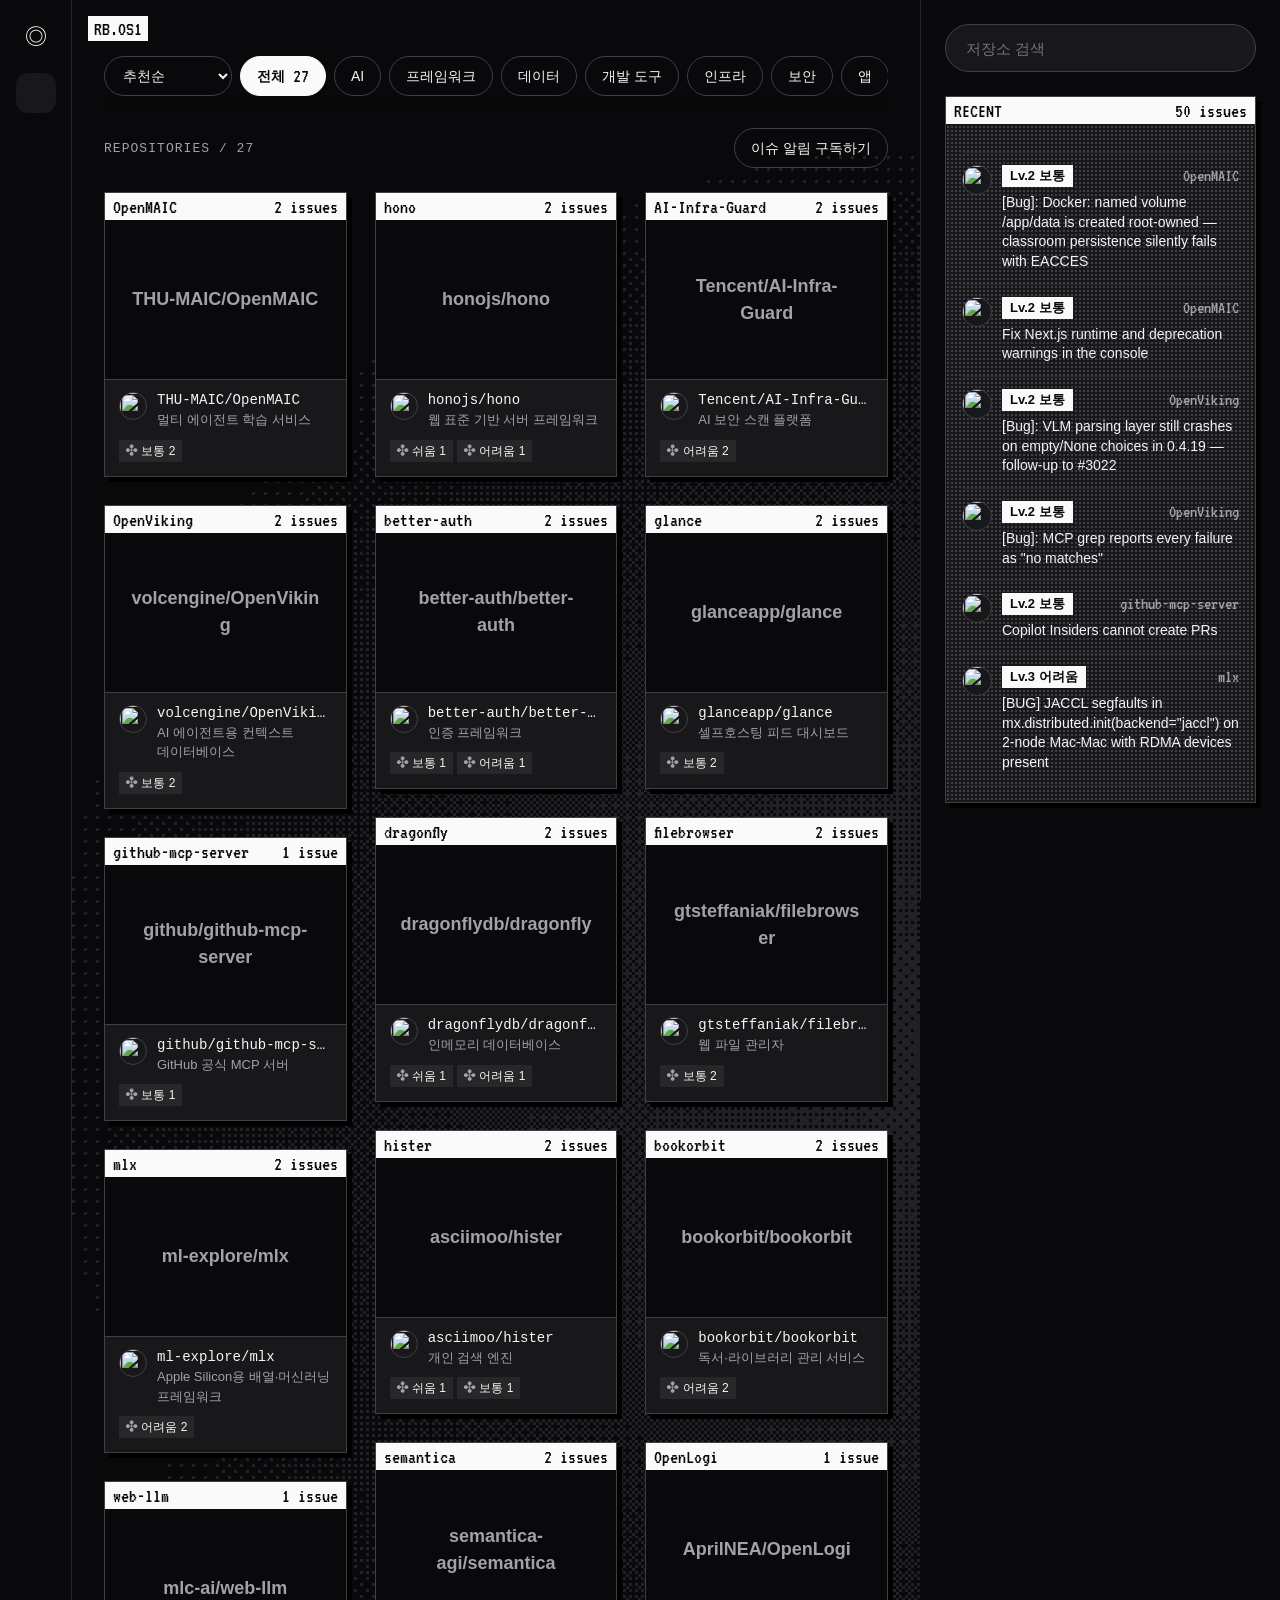
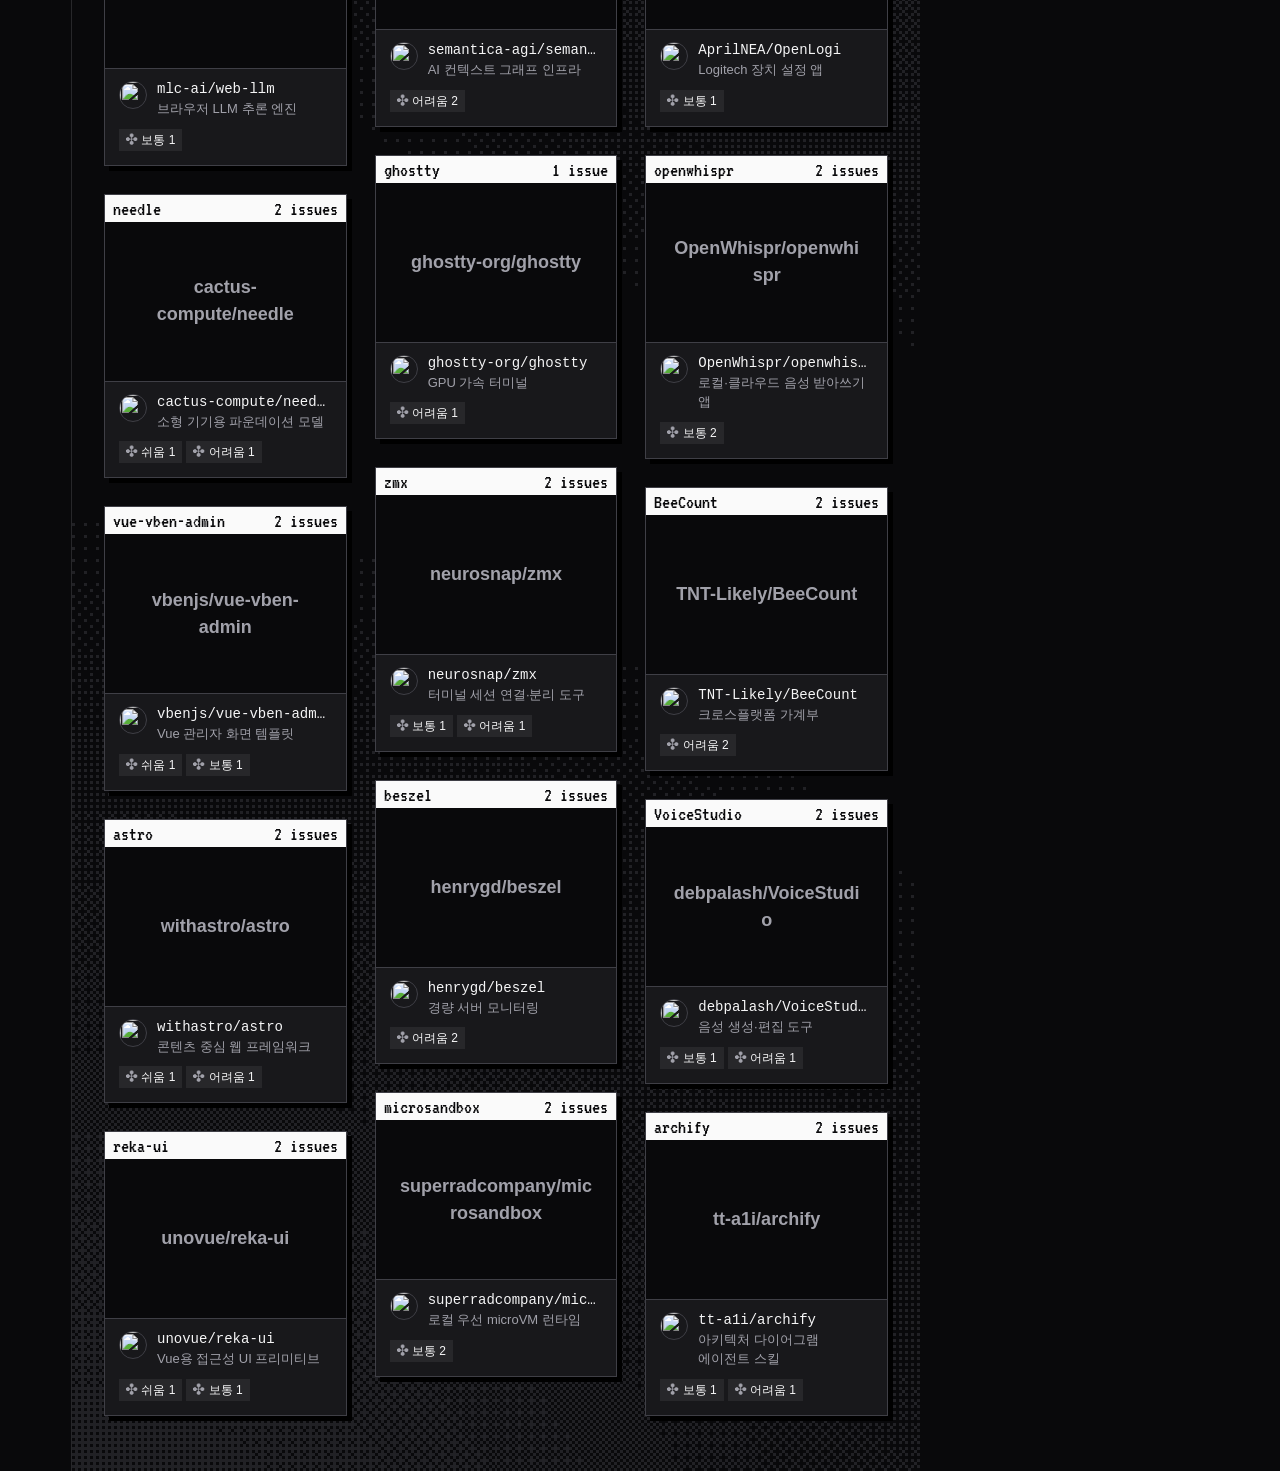
==== design/subscription-redesign/index.html @ 7f93df0f "feat(design): 탐색 카드에 스펙 시트형 저장소 상세 다이얼로그 추가 창 모달, 오른쪽 시트, 스펙 시트 오버레이 세 시안을 비교한 뒤 스펙 시트 오버레이로 확정했다. 카" ====
<!doctype html>
<html lang="ko">
<head>
<meta charset="utf-8"><meta name="viewport" content="width=device-width,initial-scale=1">
<title>RepoBite 시안</title>
<link rel="stylesheet" href="https://cdn.jsdelivr.net/gh/orioncactus/pretendard@v1.3.9/dist/web/variable/pretendardvariable-dynamic-subset.min.css">
<link rel="stylesheet" href="https://fonts.googleapis.com/css2?family=VT323&display=swap">
<link rel="stylesheet" href="style.css">
</head>
<body>
<div class="shell">
  <nav class="rail" aria-label="주요 메뉴">
    <span class="mark" aria-label="RepoBite">◎</span>
    <a href="#/explore" data-nav="explore" aria-label="탐색"><span data-lucide="compass"></span></a>
    <a href="#/subs" data-nav="subs" aria-label="내 구독"><span data-lucide="bookmark"></span></a>
  </nav>
  <main class="desk">
    <canvas class="field" data-dither="field" data-color="--rule-strong" aria-hidden="true"></canvas>
    <span class="os-tag" aria-hidden="true">RB.OS1</span>
    <div id="view"></div>
  </main>
  <aside class="side" aria-label="진행 요약">
    <div id="stack" class="stack"></div>
  </aside>
</div>
<dialog id="detail" class="detail"></dialog>
<div class="dialog" id="dialog" role="status" aria-live="polite" hidden>
  <section class="win">
    <div class="win-bar"><span>RepoBite 1.0</span></div>
    <div class="win-body"><div id="dialog-text"></div><div class="progress"><span id="dialog-bar"></span></div></div>
  </section>
</div>
<script src="https://unpkg.com/lucide@0.453.0/dist/umd/lucide.min.js"></script>
<script src="data.js"></script>
<script src="dither.js"></script>
<script src="app.js"></script>
</body>
</html>
---- design/subscription-redesign/style.css ----
/* RepoBite 구독 시안: 메인(web.html) 다크 토큰 + stoic 화면 구성 + TypeSafe 데스크톱/창/스펙 시트 질감 */
:root {
  --bg: #09090b;
  --raised: #18181b;
  --rule: #27272a;
  --rule-strong: #3f3f46;
  --text: #f5f5f6;
  --muted: #a1a1aa;
  --dim: #71717a;
  --active: #fafafa;
  --ink: #09090b;
  --rail: 72px;
  --side: 360px;
  --sans: "Pretendard Variable", Pretendard, Inter, -apple-system, "Segoe UI", sans-serif;
  --pixel: "VT323", ui-monospace, monospace;
  --mono: ui-monospace, "SFMono-Regular", Consolas, monospace;
  color-scheme: dark;
}
* { box-sizing: border-box; }
html, body { margin: 0; height: 100%; }
body { background: var(--bg); color: var(--text); font: 15px/1.5 var(--sans); -webkit-font-smoothing: antialiased; word-break: keep-all; }
a { color: inherit; }
button { font: inherit; color: inherit; cursor: pointer; }
button:disabled { cursor: not-allowed; opacity: .35; }
:focus-visible { outline: 2px solid var(--active); outline-offset: 2px; }
[hidden] { display: none !important; }

/* 메인과 같은 3단 셸 */
.shell { display: grid; grid-template-columns: var(--rail) minmax(0, 1fr) var(--side); min-height: 100%; }
.rail { border-right: 1px solid var(--rule); display: flex; flex-direction: column; align-items: center; gap: 12px; padding: 20px 0; position: relative; z-index: 2; background: var(--bg); }
.rail a { width: 40px; height: 40px; display: grid; place-items: center; border-radius: 12px; text-decoration: none; color: var(--muted); }
.rail a[aria-current] { background: var(--raised); color: var(--text); }
.rail .mark { font-size: 22px; color: var(--text); margin-bottom: 8px; }
.side { border-left: 1px solid var(--rule); padding: 24px; display: flex; flex-direction: column; gap: 24px; background: var(--bg); position: sticky; top: 0; height: 100vh; overflow: auto; z-index: 1; }

/* TypeSafe 데스크톱: 점묘 바탕과 모서리 태그 */
.desk { position: relative; isolation: isolate; min-width: 0; }
.field { position: absolute; inset: 0; width: 100%; height: 100%; z-index: -1; image-rendering: pixelated; opacity: .45; pointer-events: none; }
.os-tag { position: absolute; top: 16px; left: 16px; background: var(--active); color: var(--ink); font: 20px/1 var(--pixel); padding: 3px 6px 2px; z-index: 3; }

/* stoic: 한 화면 한 질문 */
.flow { display: flex; flex-direction: column; align-items: center; padding: 24px 32px 32px; min-height: 100vh; }
.flow-top { width: 100%; max-width: 600px; display: grid; grid-template-columns: 40px 1fr 40px; align-items: center; height: 40px; }
.flow-top button, .flow-top a { width: 40px; height: 40px; display: grid; place-items: center; text-decoration: none; color: var(--muted); font-size: 20px; background: none; border: 0; }
.dashes { display: flex; justify-content: center; gap: 6px; }
.dashes span { width: 28px; height: 2px; background: var(--rule-strong); }
.dashes span.on { background: var(--active); }
.panel { width: 100%; max-width: 600px; flex: 1; display: flex; flex-direction: column; align-items: center; text-align: center; padding-top: 24px; }
.eyebrow { font: 13px/1 var(--mono); letter-spacing: .08em; color: var(--muted); display: flex; gap: 10px; align-items: center; }
.panel h1 { font-size: 38px; line-height: 1.12; font-weight: 650; letter-spacing: -0.045em; margin: 14px 0 10px; }
.panel .sub { color: var(--muted); font-size: 14px; margin: 0 0 28px; }
.flow-foot { width: 100%; max-width: 600px; display: flex; justify-content: space-between; align-items: center; padding-top: 24px; }
.flow-foot .later { color: var(--muted); text-decoration: none; font-size: 14px; background: none; border: 0; padding: 0; }
.next { width: 52px; height: 52px; border-radius: 50%; border: 0; background: var(--active); color: var(--ink); display: grid; place-items: center; }
.next svg { width: 22px; height: 22px; }
.art { width: 140px; height: 100px; display: block; image-rendering: pixelated; }

/* stoic 원형 아이콘 선택 */
.topics { display: grid; grid-template-columns: repeat(4, 1fr); gap: 22px 12px; width: 100%; }
.topic { background: none; border: 0; padding: 0; display: flex; flex-direction: column; align-items: center; gap: 6px; color: var(--muted); font-size: 13px; }
.topic i { width: 60px; height: 60px; border-radius: 50%; background: var(--raised); border: 1px solid var(--rule); display: grid; place-items: center; color: var(--text); }
.topic i svg { width: 22px; height: 22px; stroke-width: 1.75; }
.topic small { font: 16px/1 var(--pixel); color: var(--dim); }
.topic[aria-pressed="true"] { color: var(--text); }
.topic[aria-pressed="true"] i { background: var(--active); color: var(--ink); border-color: var(--active); }

/* stoic 알약 목록 */
.pills { display: grid; gap: 10px; width: 100%; max-width: 380px; }
.pill { height: 48px; border-radius: 24px; border: 1px solid var(--rule-strong); background: transparent; font-size: 15px; }
.pill[aria-pressed="true"] { background: var(--active); color: var(--ink); border-color: var(--active); font-weight: 600; }

/* 검색과 저장소 행 */
.search { width: 100%; height: 48px; border-radius: 24px; border: 1px solid var(--rule-strong); background: var(--raised); color: var(--text); padding: 0 20px; font: inherit; }
.search::placeholder { color: var(--dim); }
.repos { width: 100%; text-align: left; margin-top: 8px; }
.repo { width: 100%; display: grid; grid-template-columns: 96px minmax(0, 1fr) auto 32px; gap: 14px; align-items: center; padding: 14px 4px; background: none; border: 0; border-bottom: 1px solid var(--rule); text-align: left; }
.repo b { display: block; font: 500 15px var(--mono); letter-spacing: -0.01em; overflow: hidden; text-overflow: ellipsis; }
.repo small { color: var(--muted); font-size: 13px; }
.repo .pix { font-size: 18px; }
.check { width: 28px; height: 28px; border-radius: 50%; border: 1px solid var(--rule-strong); display: grid; place-items: center; color: transparent; }
.repo[aria-pressed="true"] .check { background: var(--active); border-color: var(--active); color: var(--ink); }
.check svg { width: 16px; height: 16px; }
.avatar { width: 40px; height: 40px; image-rendering: pixelated; background: var(--raised); border: 1px solid var(--rule); }
.empty { color: var(--muted); font-size: 14px; padding: 24px 0; text-align: center; }

/* TypeSafe 창 */
.win { border: 1px solid var(--rule-strong); background: var(--raised); box-shadow: 5px 5px 0 #000; text-align: left; position: relative; }
.win-bar { display: flex; justify-content: space-between; gap: 12px; background: var(--active); color: var(--ink); font: 20px/1 var(--pixel); padding: 4px 8px 3px; }
.win-body { padding: 14px 16px 16px; }
.dots { background-image: radial-gradient(var(--rule-strong) 1px, transparent 1px); background-size: 4px 4px; }
.inv { display: inline-block; background: var(--active); color: var(--ink); font: 600 13px/1.4 var(--sans); padding: 2px 8px; white-space: nowrap; }
.pix { font: 20px/1 var(--pixel); color: var(--muted); }
.wordmark { display: inline-block; background: var(--active); color: var(--ink); font: 52px/.82 var(--pixel); padding: 6px 6px 2px; letter-spacing: -.02em; }
.tags { display: flex; flex-wrap: wrap; gap: 4px; margin-top: 10px; }
.tag { background: var(--rule); color: var(--text); font-size: 12px; padding: 2px 7px; white-space: nowrap; }
.tag::before { content: "✣ "; color: var(--muted); }

/* 단계가 끝날 때마다 쌓이는 창 */
#stack { display: grid; gap: 24px; }
.stack { padding-right: 8px; }
.stack > .win { grid-area: 1 / 1; margin-top: calc(var(--i) * 70px); margin-left: calc(var(--i) * 14px); margin-right: calc((3 - var(--i)) * 14px); align-self: start; }
.stack > .win .win-body { min-height: 120px; }
.stack .caption { color: var(--muted); font-size: 13px; margin: 8px 0 0; }

/* TypeSafe 스펙 시트 */
.spec { display: grid; grid-template-columns: 1fr auto; gap: 14px 16px; position: relative; padding: 20px; border: 1px solid var(--rule); text-align: left; }
.spec .lab { display: block; font: 11px/1.2 var(--mono); letter-spacing: .08em; text-transform: uppercase; color: var(--dim); margin-bottom: 4px; }
.spec .val { font: 24px/1 var(--pixel); color: var(--text); text-transform: uppercase; }
.spec .val.big { font-size: 40px; letter-spacing: -.01em; }
.spec .right { text-align: right; }
.spec .full { grid-column: 1 / -1; }
.spec h3 { margin: 0; font-size: 15px; line-height: 1.4; font-weight: 600; }
.spec p { margin: 0; color: var(--muted); font-size: 13px; }
.spec code { font: 12px var(--mono); color: var(--text); }
.outline { display: inline-block; border: 1px solid var(--rule-strong); border-radius: 10px; font: 11px/1 var(--mono); letter-spacing: .06em; text-transform: uppercase; padding: 3px 7px; color: var(--muted); }
.barcode { height: 14px; background: repeating-linear-gradient(90deg, var(--muted) 0 1px, transparent 1px 3px); }
.cross { position: absolute; width: 15px; height: 15px; border: 1px solid var(--dim); border-radius: 50%; }
.cross::before, .cross::after { content: ""; position: absolute; background: var(--dim); }
.cross::before { left: 50%; top: -4px; bottom: -4px; width: 1px; }
.cross::after { top: 50%; left: -4px; right: -4px; height: 1px; }
.cross.tl { top: -8px; left: -8px; } .cross.br { bottom: -8px; right: -8px; } .cross.tr { top: -8px; right: -8px; }
.spec-3 { grid-template-columns: auto 1fr auto; gap: 14px 32px; margin-bottom: 24px; }
.circles { display: flex; flex-wrap: wrap; gap: 5px; max-width: 185px; }
.right .circles { margin-left: auto; justify-content: flex-end; }
.circles span { width: 14px; height: 14px; border-radius: 50%; border: 1px solid var(--dim); }
.circles span.on { background: var(--active); border-color: var(--active); }

/* TypeSafe 비교 행: Lv 선택 */
.bench { width: 100%; margin-top: 28px; }
.bench-row { width: 100%; display: grid; grid-template-columns: auto 1fr auto; gap: 4px 16px; align-items: center; background: none; border: 0; border-bottom: 1px solid var(--rule-strong); padding: 16px 4px 0; text-align: left; }
.bench-row p { grid-column: 1 / 3; margin: 0; color: var(--muted); font-size: 13px; }
.bench-row .count { font: 24px/1 var(--pixel); color: var(--text); }
.bench-row .track { grid-column: 1 / -1; height: 14px; position: relative; }
.bench-row .track::after { content: ""; position: absolute; bottom: 0; left: var(--at); width: 9px; height: 9px; background: var(--muted); transform: translateX(-50%); }
.bench-row .inv { background: var(--rule-strong); color: var(--text); }
.bench-row[aria-pressed="true"] .inv { background: var(--active); color: var(--ink); }
.bench-row[aria-pressed="true"] .track::after { background: var(--active); }
.bench-row[aria-pressed="true"] { border-bottom-color: var(--active); }
.bench-foot { display: flex; justify-content: space-between; align-items: center; gap: 16px; margin-top: 20px; }

/* 알림: stoic 스트릭 원과 토글 */
.slots { display: flex; justify-content: center; gap: 12px; margin: 4px 0; }
.slots span { width: 38px; height: 38px; border-radius: 50%; border: 1px solid var(--rule-strong); display: grid; place-items: center; font: 22px/1 var(--pixel); color: var(--muted); }
.slots span.on { background: var(--active); color: var(--ink); border-color: var(--active); }
.slots-cap { font-size: 12px; color: var(--muted); margin-bottom: 28px; }
.field-label { width: 100%; max-width: 420px; text-align: left; display: grid; gap: 8px; font-size: 13px; color: var(--muted); }
.toggle-row { width: 100%; max-width: 420px; display: flex; justify-content: space-between; align-items: center; gap: 16px; margin-top: 14px; padding: 16px; border: 1px solid var(--rule); border-radius: 16px; text-align: left; font-size: 14px; }
.toggle { width: 44px; height: 26px; border-radius: 13px; background: var(--rule-strong); position: relative; flex: none; border: 0; }
.toggle::after { content: ""; position: absolute; top: 3px; left: 3px; width: 20px; height: 20px; border-radius: 50%; background: var(--text); transition: left .15s; }
.toggle[aria-checked="true"] { background: var(--active); }
.toggle[aria-checked="true"]::after { left: 21px; background: var(--ink); }
.note { max-width: 420px; color: var(--dim); font-size: 12px; margin: 12px 0 0; }
.error { color: #fda4af; font-size: 13px; margin: 8px 0 0; }
.cta { height: 48px; padding: 0 28px; border-radius: 24px; border: 0; background: var(--active); color: var(--ink); font-weight: 600; font-size: 15px; }
.text-btn { background: none; border: 0; color: var(--muted); font-size: 14px; padding: 12px; }
.checklist { list-style: none; margin: 0; padding: 0; display: grid; gap: 8px; font-size: 14px; }
.checklist li { display: grid; grid-template-columns: 20px 1fr; gap: 8px; }
.checklist li::before { content: "✓"; color: var(--muted); }

/* TypeSafe Loading 대화상자 */
.dialog { position: fixed; inset: 0; display: grid; place-items: center; background: rgb(9 9 11 / .72); z-index: 10; }
.dialog .win { width: min(440px, calc(100vw - 32px)); box-shadow: 8px 8px 0 #000; }
.dialog .win-body { font: 24px/1.25 var(--pixel); color: var(--text); }
.progress { margin-top: 14px; height: 32px; border: 1px solid var(--muted); position: relative; }
.progress span { position: absolute; inset: 0 auto 0 0; background: var(--active); color: var(--ink); font: 22px/30px var(--pixel); padding-left: 8px; min-width: 48px; transition: width .1s linear; }

/* 탐색 메인: 메인 구조(필터 바, 3열 masonry, 오른쪽 패널) + TypeSafe 창 카드 */
.explore { padding: 0 32px 40px; }
.bar { display: flex; gap: 8px; padding: 56px 0 16px; position: sticky; top: 0; z-index: 2; background: linear-gradient(var(--bg) 85%, transparent); }
.bar .chips { margin: 0; flex-wrap: nowrap; overflow-x: auto; scrollbar-width: none; }
.bar .chip { flex: none; }
.sort { height: 40px; width: 128px; flex: none; border: 1px solid var(--rule-strong); border-radius: 20px; background: var(--bg); color: var(--text); padding: 0 14px; font: inherit; font-size: 14px; }
.section-head { display: flex; justify-content: space-between; align-items: center; gap: 16px; margin: 16px 0 24px; }
.masonry { columns: 3; column-gap: 28px; }
.card { break-inside: avoid; margin: 0 0 28px; display: block; }
.card[aria-current="true"] { outline: 2px solid var(--active); outline-offset: 4px; }
.card-hit { display: block; width: 100%; padding: 0; border: 0; background: none; text-align: left; }
.card-hit .win-bar { display: flex; }
.card-media { display: grid; min-height: 160px; background: var(--bg); border-bottom: 1px solid var(--rule-strong); overflow: hidden; }
.card-media > * { grid-area: 1 / 1; }
.card-art { display: block; width: 100%; max-height: 280px; object-fit: cover; align-self: center; }
.card-art.social { object-fit: contain; align-self: center; }
.thumb { width: 96px; height: 56px; min-height: 0; border: 1px solid var(--rule-strong); }
.thumb .card-art, .thumb .card-art.social { height: 100%; max-height: none; object-fit: cover; }
.thumb .card-fallback { font-size: 10px; font-weight: 600; }
.spec-media { min-height: 0; border: 1px solid var(--rule); }
.spec-media .card-art { max-height: 220px; }
.card-fallback { align-self: center; justify-self: center; max-width: 80%; color: var(--muted); font-size: 18px; font-weight: 700; overflow-wrap: anywhere; text-align: center; }
.card-meta { display: grid; grid-template-columns: 28px minmax(0, 1fr); gap: 10px; align-items: start; }
.card-meta > span { display: grid; gap: 2px; min-width: 0; }
.owner { width: 28px; height: 28px; border-radius: 50%; border: 1px solid var(--rule-strong); background: var(--raised); }
.issue-row.with-owner { grid-template-columns: 30px auto 1fr; }
.issue-row.with-owner .owner { width: 30px; height: 30px; grid-row: 1 / 3; align-self: start; }
.issue-row.with-owner b { grid-column: 2 / -1; }
.card-body { display: grid; gap: 4px; padding: 12px 14px 14px; }
.card-body b { font: 500 14px var(--mono); overflow: hidden; text-overflow: ellipsis; white-space: nowrap; }
.card-body small { color: var(--muted); font-size: 13px; }
.card-body .tags { margin-top: 6px; }
.issue-list { display: grid; margin-top: 14px; border-top: 1px solid var(--rule); }
.issue-row { display: grid; grid-template-columns: auto 1fr; gap: 6px 10px; align-items: center; padding: 12px 0; border: 0; border-bottom: 1px solid var(--rule); background: none; text-align: left; text-decoration: none; color: var(--text); width: 100%; }
.issue-row .pix { justify-self: end; font-size: 18px; }
.issue-row b { grid-column: 1 / -1; font-size: 14px; font-weight: 500; line-height: 1.4; }
.issue-row:hover b { text-decoration: underline; }
.wordmark.sm { font-size: 34px; overflow-wrap: anywhere; }

/* 저장소 상세 다이얼로그: TypeSafe 스펙 시트 오버레이 */
html:has(dialog[open]) { overflow: hidden; }
.detail { padding: 0; border: 0; background: none; color: var(--text); max-width: none; max-height: none; overflow: visible; }
.detail::backdrop { background: rgb(9 9 11 / .78); }
.detail-close { width: 28px; height: 28px; border: 0; background: none; font-size: 22px; line-height: 1; color: inherit; display: inline-grid; place-items: center; padding: 0; }
.detail-name { font: 500 15px var(--mono); overflow-wrap: anywhere; }
.card-meta small { color: var(--muted); font-size: 13px; }
.detail { width: min(1080px, calc(100vw - 32px)); margin: auto; }
.overlay { position: relative; max-height: calc(100vh - 48px); overflow: auto; background: var(--bg); border: 1px solid var(--rule-strong); padding: 48px; }
.overlay > .detail-close { position: absolute; top: 16px; right: 16px; z-index: 1; }
.overlay-top { display: grid; grid-template-columns: minmax(0, 1fr) minmax(0, 420px); gap: 48px; align-items: start; }
.overlay-title h2 { font-size: 72px; line-height: .95; font-weight: 650; letter-spacing: -.055em; margin: 12px 0 0; overflow-wrap: anywhere; }
.overlay-title .card-meta { display: grid; }
.overlay-cta { display: flex; gap: 8px; margin-top: 24px; flex-wrap: wrap; }
.overlay-issues { margin-top: 48px; padding-top: 28px; border-top: 1px solid var(--rule); }

/* 내 구독 */
.page { padding: 56px 40px 40px; max-width: 1040px; }
.page-head { position: relative; display: flex; justify-content: space-between; align-items: end; gap: 16px; padding-bottom: 28px; border-bottom: 1px solid var(--rule); }
.page-head h1 { font-size: 72px; line-height: .95; font-weight: 650; letter-spacing: -0.055em; margin: 12px 0 0; }
.ghost { white-space: nowrap; height: 40px; padding: 0 16px; border-radius: 20px; border: 1px solid var(--rule-strong); background: none; display: inline-flex; align-items: center; text-decoration: none; font-size: 14px; }
.solid-btn { white-space: nowrap; height: 44px; padding: 0 20px; border: 0; background: var(--active); color: var(--ink); font-weight: 600; display: inline-flex; gap: 8px; align-items: center; }
.repo-head { display: grid; grid-template-columns: 64px 1fr auto; gap: 16px; align-items: center; padding: 28px 0 16px; }
.repo-head canvas { width: 64px; height: 64px; image-rendering: pixelated; border: 1px solid var(--rule-strong); }
.repo-head h2 { font: 600 24px var(--mono); letter-spacing: -0.02em; margin: 0; }
.repo-head p { margin: 2px 0 0; color: var(--muted); font-size: 14px; }
.chips { display: flex; gap: 8px; flex-wrap: wrap; margin-bottom: 20px; }
.chip { height: 40px; padding: 0 16px; border-radius: 20px; border: 1px solid var(--rule-strong); background: none; font-size: 14px; display: inline-flex; gap: 8px; align-items: center; }
.chip[aria-pressed="true"] { background: var(--active); color: var(--ink); border-color: var(--active); font-weight: 600; }
.chip .pix { color: inherit; }
.action-grid { display: grid; grid-template-columns: repeat(2, minmax(0, 1fr)); gap: 32px 40px; }
.sub-list { display: grid; }
.sub-row { width: 100%; display: grid; grid-template-columns: 32px 1fr auto; gap: 12px; align-items: center; padding: 10px 8px; text-decoration: none; border-radius: 10px; background: none; border: 0; text-align: left; }
.sub-row canvas { width: 32px; height: 32px; image-rendering: pixelated; }
.sub-row b { font: 500 14px var(--mono); }
.sub-row small { display: block; color: var(--muted); font-size: 12px; }
.sub-row[aria-current="true"] { background: var(--rule); }
.kv { display: grid; grid-template-columns: auto 1fr; gap: 10px 16px; font-size: 14px; margin: 0; }
.kv dt { color: var(--muted); }
.kv dd { margin: 0; text-align: right; }
.mobile-subs { display: none; scrollbar-width: none; }

@media (max-width: 1199px) {
  .shell { grid-template-columns: var(--rail) minmax(0, 1fr); }
  .side { display: none; }
  .masonry { columns: 2; }
}
@media (max-width: 767px) {
  .shell { grid-template-columns: minmax(0, 1fr); grid-template-rows: auto 1fr; }
  .rail { flex-direction: row; justify-content: flex-start; padding: 8px 16px; border-right: 0; border-bottom: 1px solid var(--rule); gap: 8px; }
  .rail .mark { margin: 0 8px 0 0; }
  .os-tag { display: none; }
  .explore { padding: 0 16px 32px; }
  .bar { padding-top: 12px; margin: 0 -16px; padding-inline: 16px; }
  .masonry { columns: 1; }
  .flow { padding: 16px 16px 24px; min-height: calc(100vh - 57px); }
  .panel { padding-top: 12px; }
  .panel h1 { font-size: 28px; }
  .topics { gap: 18px 4px; }
  .topic i { width: 56px; height: 56px; }
  .topic { font-size: 12px; }
  .repo { grid-template-columns: 72px minmax(0, 1fr) 32px; gap: 12px; }
  .thumb { width: 72px; height: 44px; }
  .repo .pix { display: none; }
  .spec { padding: 16px; }
  .spec-3 { grid-template-columns: 1fr auto; }
  .spec-3 > div:nth-child(4) { grid-column: 1 / -1; grid-row: 2; }
  .page { padding: 32px 16px; }
  .page-head { flex-wrap: wrap; align-items: start; }
  .page-head > div:last-child { justify-items: start !important; }
  .page-head h1 { font-size: 48px; }
  .repo-head { grid-template-columns: 48px 1fr; }
  .repo-head canvas { width: 48px; height: 48px; }
  .repo-head .ghost { grid-column: 1 / -1; justify-self: start; }
  .action-grid { grid-template-columns: 1fr; }
  .mobile-subs { display: flex; gap: 8px; overflow-x: auto; margin: 16px -16px 0; padding: 0 16px; }
  .mobile-subs .chip { flex: none; font-family: var(--mono); font-size: 13px; }
  .detail { width: 100vw; height: 100vh; margin: 0; }
  .overlay { max-height: 100vh; height: 100vh; padding: 64px 16px 32px; border: 0; }
  .overlay-top { grid-template-columns: 1fr; gap: 24px; }
  .overlay-title h2 { font-size: 44px; }
}
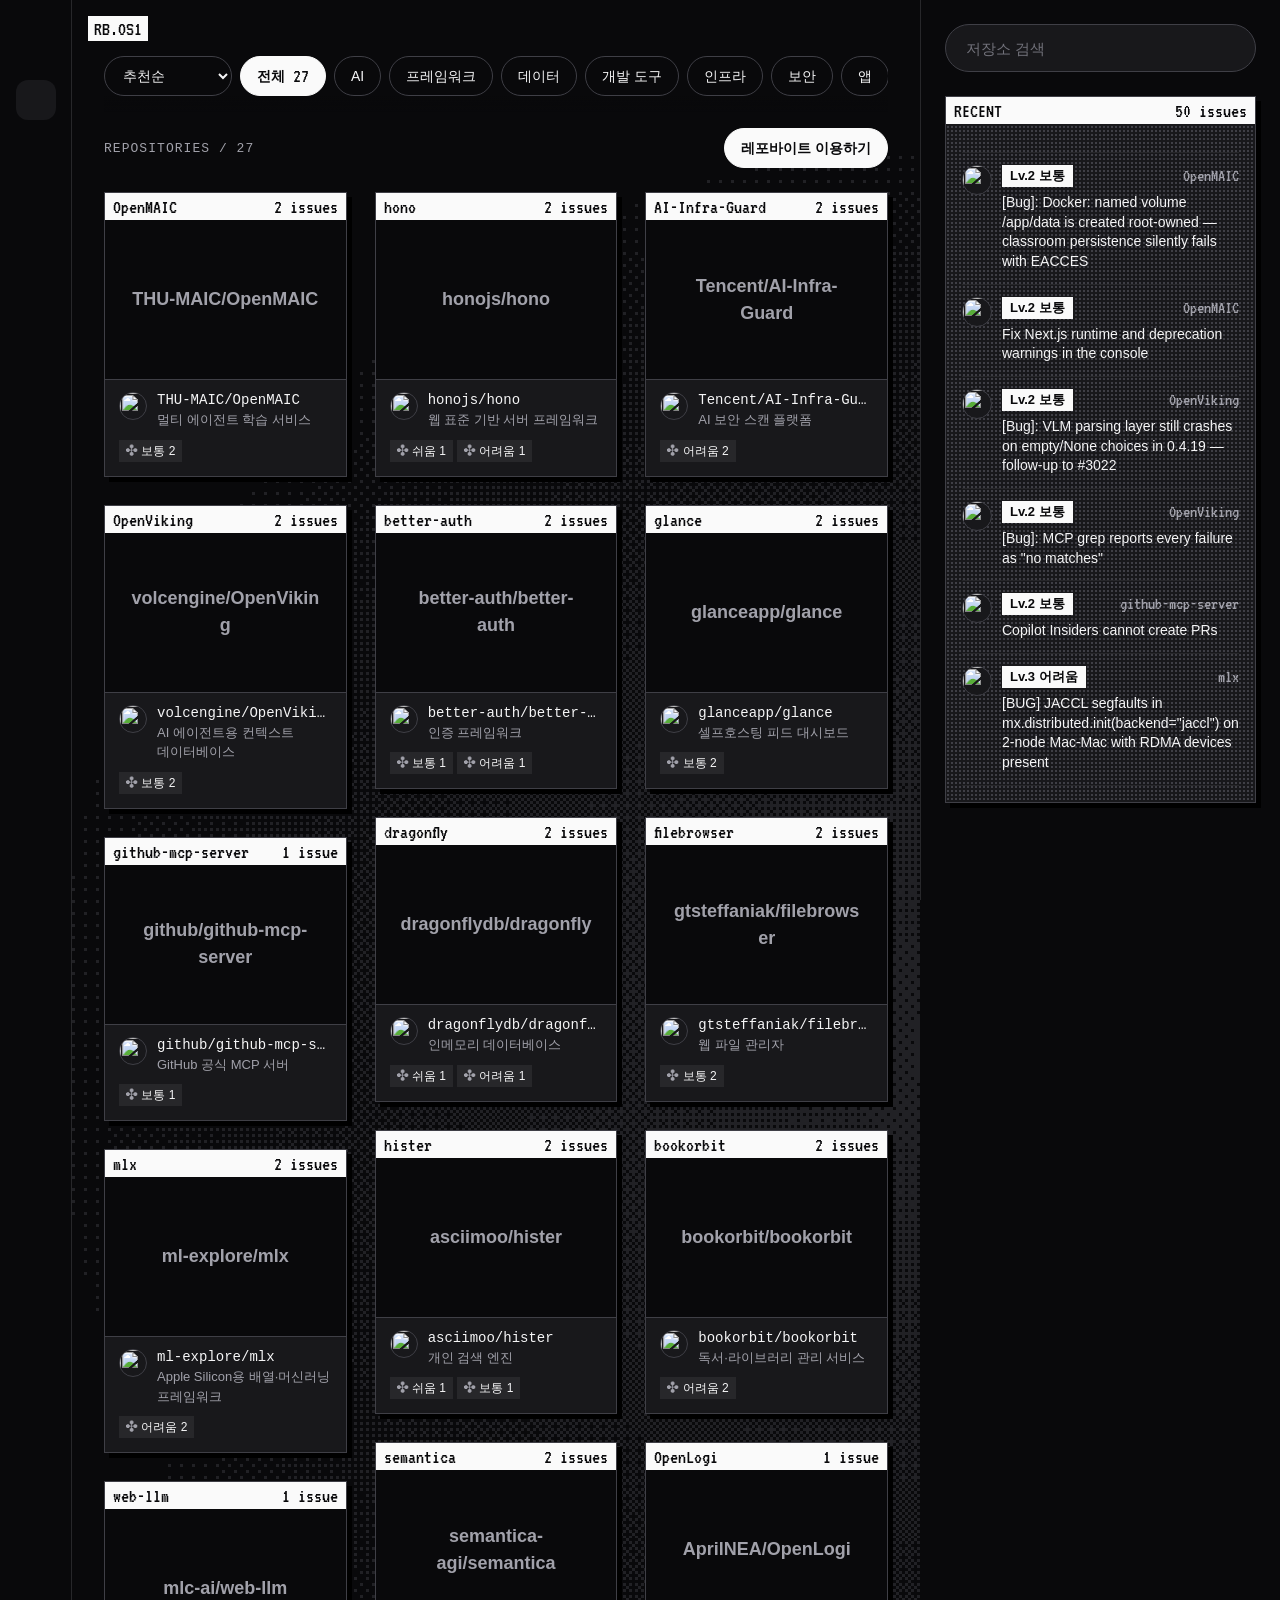
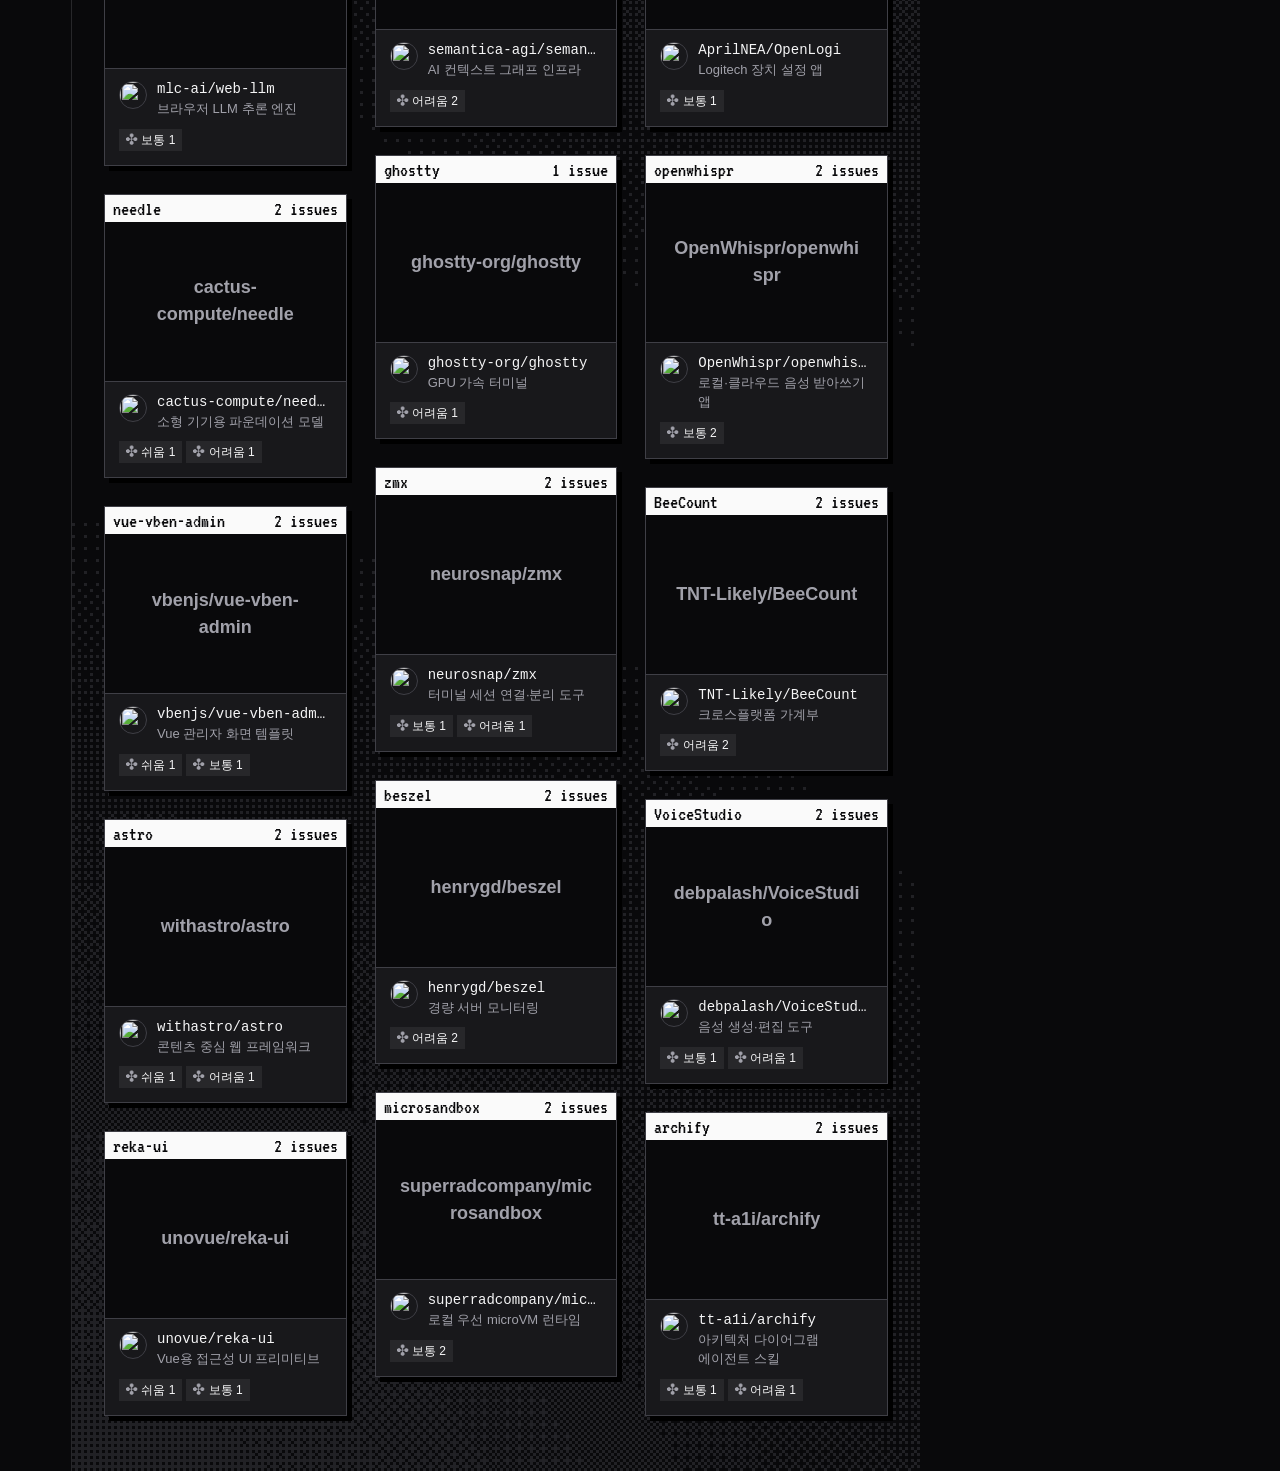
==== commit e272f709: "feat(design): 서비스 아이콘 디더 시안 3개와 메인 이동, 이용하기 버튼 레일 왼쪽 위 서비스 아이콘을 탐색 메인으로 가는 링크로 바꾸고 디더로 그렸다. 레이더, 한 입" ====
--- a/design/subscription-redesign/index.html
+++ b/design/subscription-redesign/index.html
@@ -10,7 +10,7 @@
 <body>
 <div class="shell">
   <nav class="rail" aria-label="주요 메뉴">
-    <span class="mark" aria-label="RepoBite">◎</span>
+    <a class="mark" href="#/explore" aria-label="RepoBite 메인으로"><canvas data-dither="radar" width="20" height="20" aria-hidden="true"></canvas></a>
     <a href="#/explore" data-nav="explore" aria-label="탐색"><span data-lucide="compass"></span></a>
     <a href="#/subs" data-nav="subs" aria-label="내 구독"><span data-lucide="bookmark"></span></a>
   </nav>
--- a/design/subscription-redesign/style.css
+++ b/design/subscription-redesign/style.css
@@ -30,7 +30,8 @@
 .rail { border-right: 1px solid var(--rule); display: flex; flex-direction: column; align-items: center; gap: 12px; padding: 20px 0; position: relative; z-index: 2; background: var(--bg); }
 .rail a { width: 40px; height: 40px; display: grid; place-items: center; border-radius: 12px; text-decoration: none; color: var(--muted); }
 .rail a[aria-current] { background: var(--raised); color: var(--text); }
-.rail .mark { font-size: 22px; color: var(--text); margin-bottom: 8px; }
+.rail .mark { margin-bottom: 8px; }
+.mark canvas { width: 40px; height: 40px; image-rendering: pixelated; }
 .side { border-left: 1px solid var(--rule); padding: 24px; display: flex; flex-direction: column; gap: 24px; background: var(--bg); position: sticky; top: 0; height: 100vh; overflow: auto; z-index: 1; }
 
 /* TypeSafe 데스크톱: 점묘 바탕과 모서리 태그 */
@@ -224,6 +225,7 @@
 .page-head { position: relative; display: flex; justify-content: space-between; align-items: end; gap: 16px; padding-bottom: 28px; border-bottom: 1px solid var(--rule); }
 .page-head h1 { font-size: 72px; line-height: .95; font-weight: 650; letter-spacing: -0.055em; margin: 12px 0 0; }
 .ghost { white-space: nowrap; height: 40px; padding: 0 16px; border-radius: 20px; border: 1px solid var(--rule-strong); background: none; display: inline-flex; align-items: center; text-decoration: none; font-size: 14px; }
+.ghost.invert { background: var(--active); color: var(--ink); border-color: var(--active); font-weight: 600; }
 .solid-btn { white-space: nowrap; height: 44px; padding: 0 20px; border: 0; background: var(--active); color: var(--ink); font-weight: 600; display: inline-flex; gap: 8px; align-items: center; }
 .repo-head { display: grid; grid-template-columns: 64px 1fr auto; gap: 16px; align-items: center; padding: 28px 0 16px; }
 .repo-head canvas { width: 64px; height: 64px; image-rendering: pixelated; border: 1px solid var(--rule-strong); }
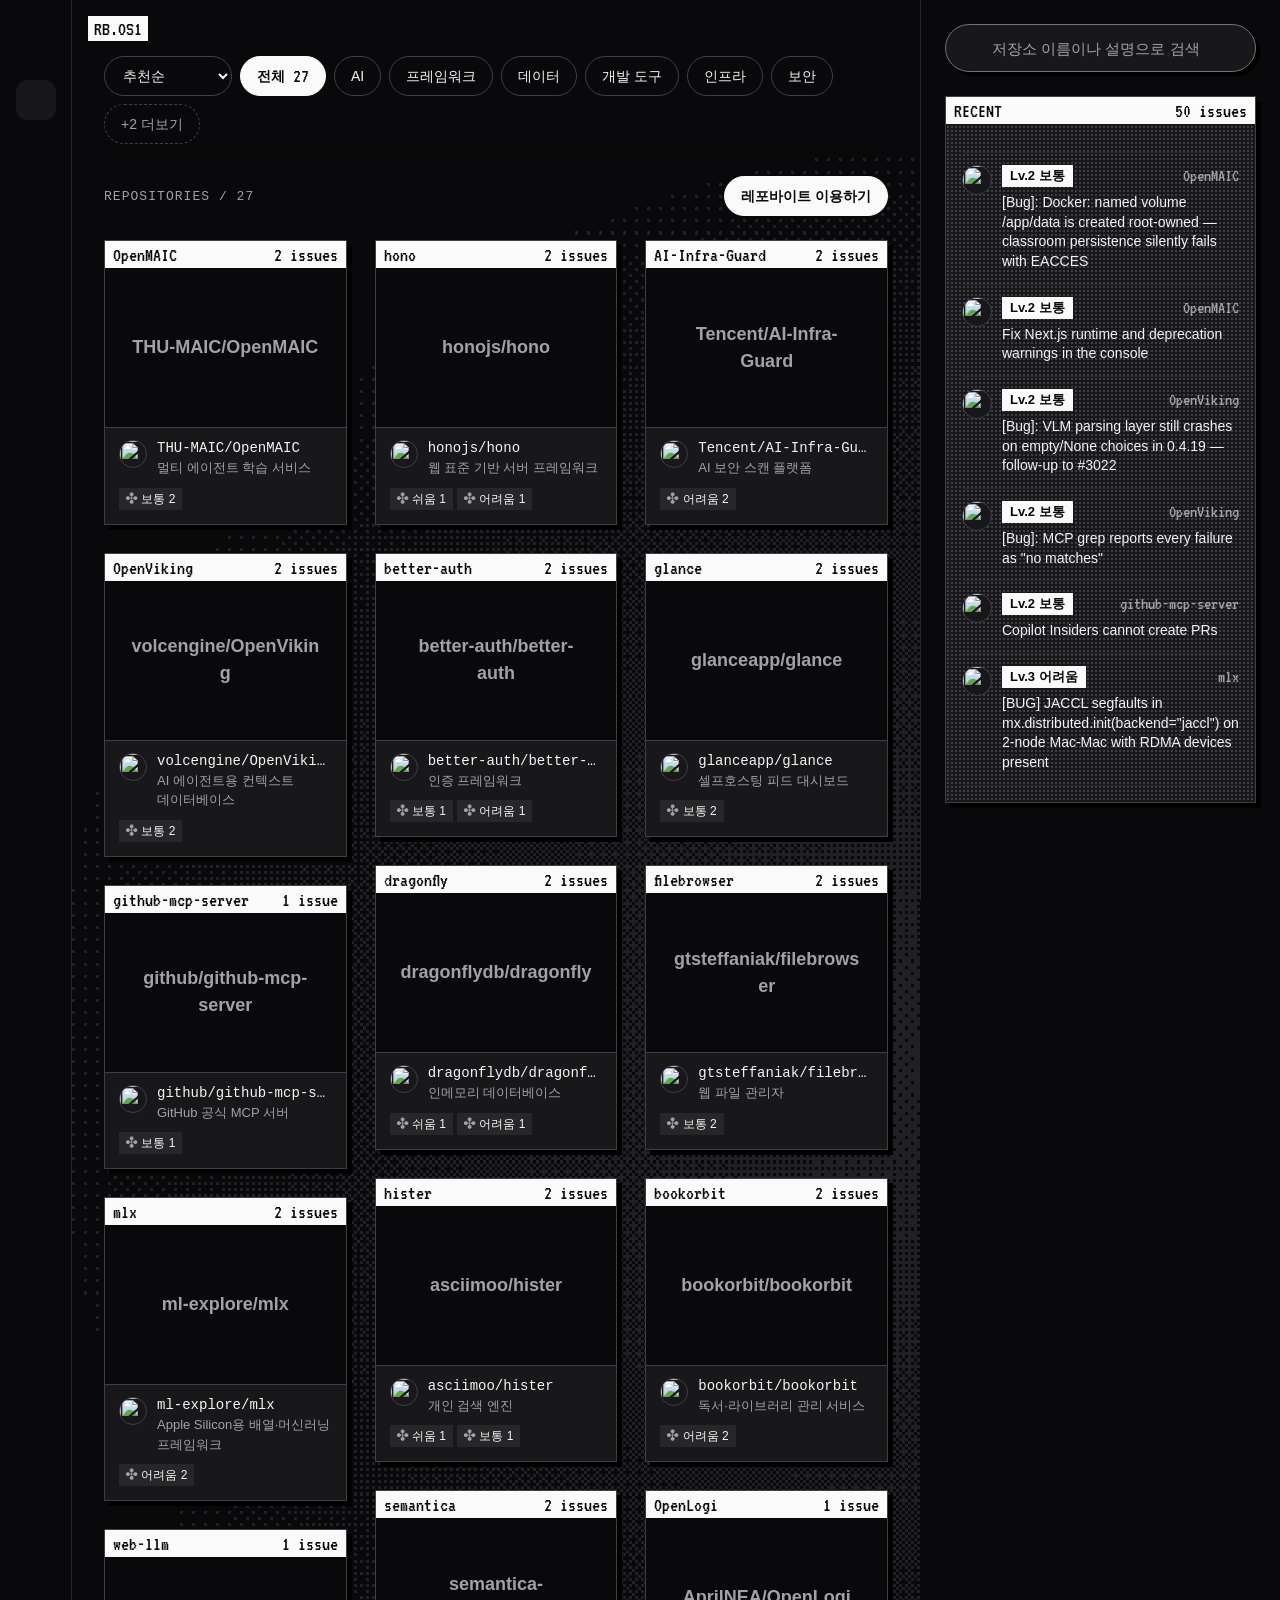
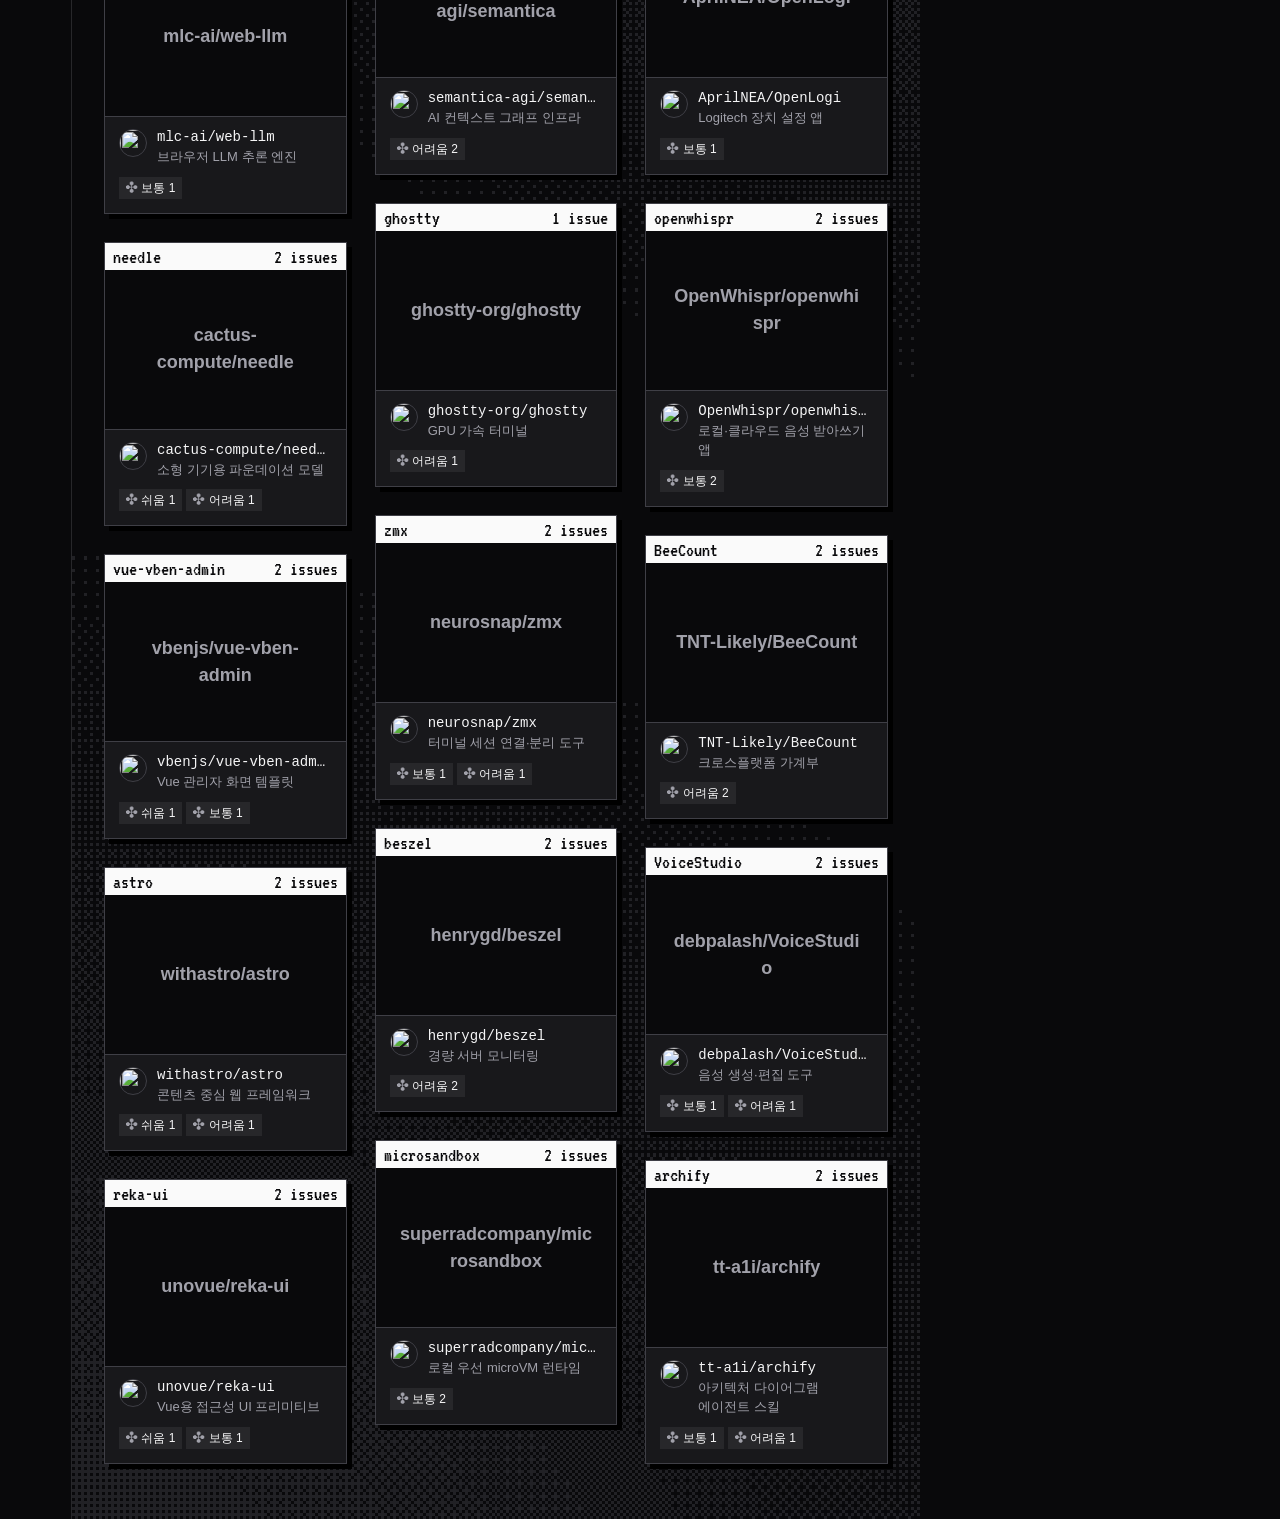
==== commit 5228e979: "fix(design): 검색 중 한글 조합 깨짐을 고치고 좁은 화면 검색 버튼 추가 검색 입력마다 화면 전체를 다시 그리며 입력칸을 새로 만들어 한글 자모 조합이 끊겼다. 탐색과 " ====
--- a/design/subscription-redesign/index.html
+++ b/design/subscription-redesign/index.html
@@ -10,9 +10,10 @@
 <body>
 <div class="shell">
   <nav class="rail" aria-label="주요 메뉴">
-    <a class="mark" href="#/explore" aria-label="RepoBite 메인으로"><canvas data-dither="radar" width="20" height="20" aria-hidden="true"></canvas></a>
+    <a class="mark" href="#/explore" aria-label="RepoBite 메인으로"><canvas data-dither="burst" width="20" height="20" aria-hidden="true"></canvas></a>
     <a href="#/explore" data-nav="explore" aria-label="탐색"><span data-lucide="compass"></span></a>
     <a href="#/subs" data-nav="subs" aria-label="내 구독"><span data-lucide="bookmark"></span></a>
+    <button class="rail-search" data-search-open aria-label="저장소 검색"><span data-lucide="search"></span></button>
   </nav>
   <main class="desk">
     <canvas class="field" data-dither="field" data-color="--rule-strong" aria-hidden="true"></canvas>
--- a/design/subscription-redesign/style.css
+++ b/design/subscription-redesign/style.css
@@ -73,6 +73,15 @@
 /* 검색과 저장소 행 */
 .search { width: 100%; height: 48px; border-radius: 24px; border: 1px solid var(--rule-strong); background: var(--raised); color: var(--text); padding: 0 20px; font: inherit; }
 .search::placeholder { color: var(--dim); }
+.search-box { position: relative; display: block; }
+.search-box svg { position: absolute; left: 18px; top: 50%; transform: translateY(-50%); width: 18px; height: 18px; color: var(--text); pointer-events: none; }
+.search-box .search { padding-left: 46px; border-color: var(--dim); box-shadow: 4px 4px 0 #000; }
+.search-box .search::placeholder { color: var(--muted); }
+.search-box .search:focus { border-color: var(--active); outline: none; }
+/* 오른쪽 패널이 숨는 좁은 화면의 검색: 오른쪽 위 돋보기 버튼과 필터 바 위 펼침 검색칸 */
+.search-toggle, .rail-search, .inline-search { display: none; }
+.search-toggle, .rail-search { width: 40px; height: 40px; border-radius: 50%; border: 1px solid var(--dim); background: var(--raised); color: var(--text); box-shadow: 3px 3px 0 #000; place-items: center; padding: 0; }
+.search-toggle svg, .rail-search svg { width: 18px; height: 18px; }
 .repos { width: 100%; text-align: left; margin-top: 8px; }
 .repo { width: 100%; display: grid; grid-template-columns: 96px minmax(0, 1fr) auto 32px; gap: 14px; align-items: center; padding: 14px 4px; background: none; border: 0; border-bottom: 1px solid var(--rule); text-align: left; }
 .repo b { display: block; font: 500 15px var(--mono); letter-spacing: -0.01em; overflow: hidden; text-overflow: ellipsis; }
@@ -168,8 +177,10 @@
 /* 탐색 메인: 메인 구조(필터 바, 3열 masonry, 오른쪽 패널) + TypeSafe 창 카드 */
 .explore { padding: 0 32px 40px; }
 .bar { display: flex; gap: 8px; padding: 56px 0 16px; position: sticky; top: 0; z-index: 2; background: linear-gradient(var(--bg) 85%, transparent); }
-.bar .chips { margin: 0; flex-wrap: nowrap; overflow-x: auto; scrollbar-width: none; }
-.bar .chip { flex: none; }
+/* 칩을 정렬 상자 뒤로 이어 흐르게 해 첫 줄을 최대한 채운다 */
+.bar { flex-wrap: wrap; }
+.bar .chips { display: contents; }
+.chip.more { border-style: dashed; color: var(--muted); }
 .sort { height: 40px; width: 128px; flex: none; border: 1px solid var(--rule-strong); border-radius: 20px; background: var(--bg); color: var(--text); padding: 0 14px; font: inherit; font-size: 14px; }
 .section-head { display: flex; justify-content: space-between; align-items: center; gap: 16px; margin: 16px 0 24px; }
 .masonry { columns: 3; column-gap: 28px; }
@@ -245,10 +256,14 @@
 .kv { display: grid; grid-template-columns: auto 1fr; gap: 10px 16px; font-size: 14px; margin: 0; }
 .kv dt { color: var(--muted); }
 .kv dd { margin: 0; text-align: right; }
-.mobile-subs { display: none; scrollbar-width: none; }
+.mobile-subs { display: none; }
 
 @media (max-width: 1199px) {
   .shell { grid-template-columns: var(--rail) minmax(0, 1fr); }
+  .search-toggle { display: grid; position: absolute; top: 12px; right: 24px; z-index: 3; }
+  .inline-search { display: flex; gap: 8px; align-items: center; padding-top: 64px; }
+  .inline-search .search-box { flex: 1; }
+  .inline-search + .bar { padding-top: 16px; }
   .side { display: none; }
   .masonry { columns: 2; }
 }
@@ -257,8 +272,11 @@
   .rail { flex-direction: row; justify-content: flex-start; padding: 8px 16px; border-right: 0; border-bottom: 1px solid var(--rule); gap: 8px; }
   .rail .mark { margin: 0 8px 0 0; }
   .os-tag { display: none; }
+  .search-toggle { display: none; }
+  .rail-search { display: grid; margin-left: auto; }
+  .inline-search { padding-top: 12px; }
   .explore { padding: 0 16px 32px; }
-  .bar { padding-top: 12px; margin: 0 -16px; padding-inline: 16px; }
+  .bar { padding-top: 12px; }
   .masonry { columns: 1; }
   .flow { padding: 16px 16px 24px; min-height: calc(100vh - 57px); }
   .panel { padding-top: 12px; }
@@ -280,8 +298,8 @@
   .repo-head canvas { width: 48px; height: 48px; }
   .repo-head .ghost { grid-column: 1 / -1; justify-self: start; }
   .action-grid { grid-template-columns: 1fr; }
-  .mobile-subs { display: flex; gap: 8px; overflow-x: auto; margin: 16px -16px 0; padding: 0 16px; }
-  .mobile-subs .chip { flex: none; font-family: var(--mono); font-size: 13px; }
+  .mobile-subs { display: flex; flex-wrap: wrap; gap: 8px; margin-top: 16px; }
+  .mobile-subs .chip { font-family: var(--mono); font-size: 13px; }
   .detail { width: 100vw; height: 100vh; margin: 0; }
   .overlay { max-height: 100vh; height: 100vh; padding: 64px 16px 32px; border: 0; }
   .overlay-top { grid-template-columns: 1fr; gap: 24px; }
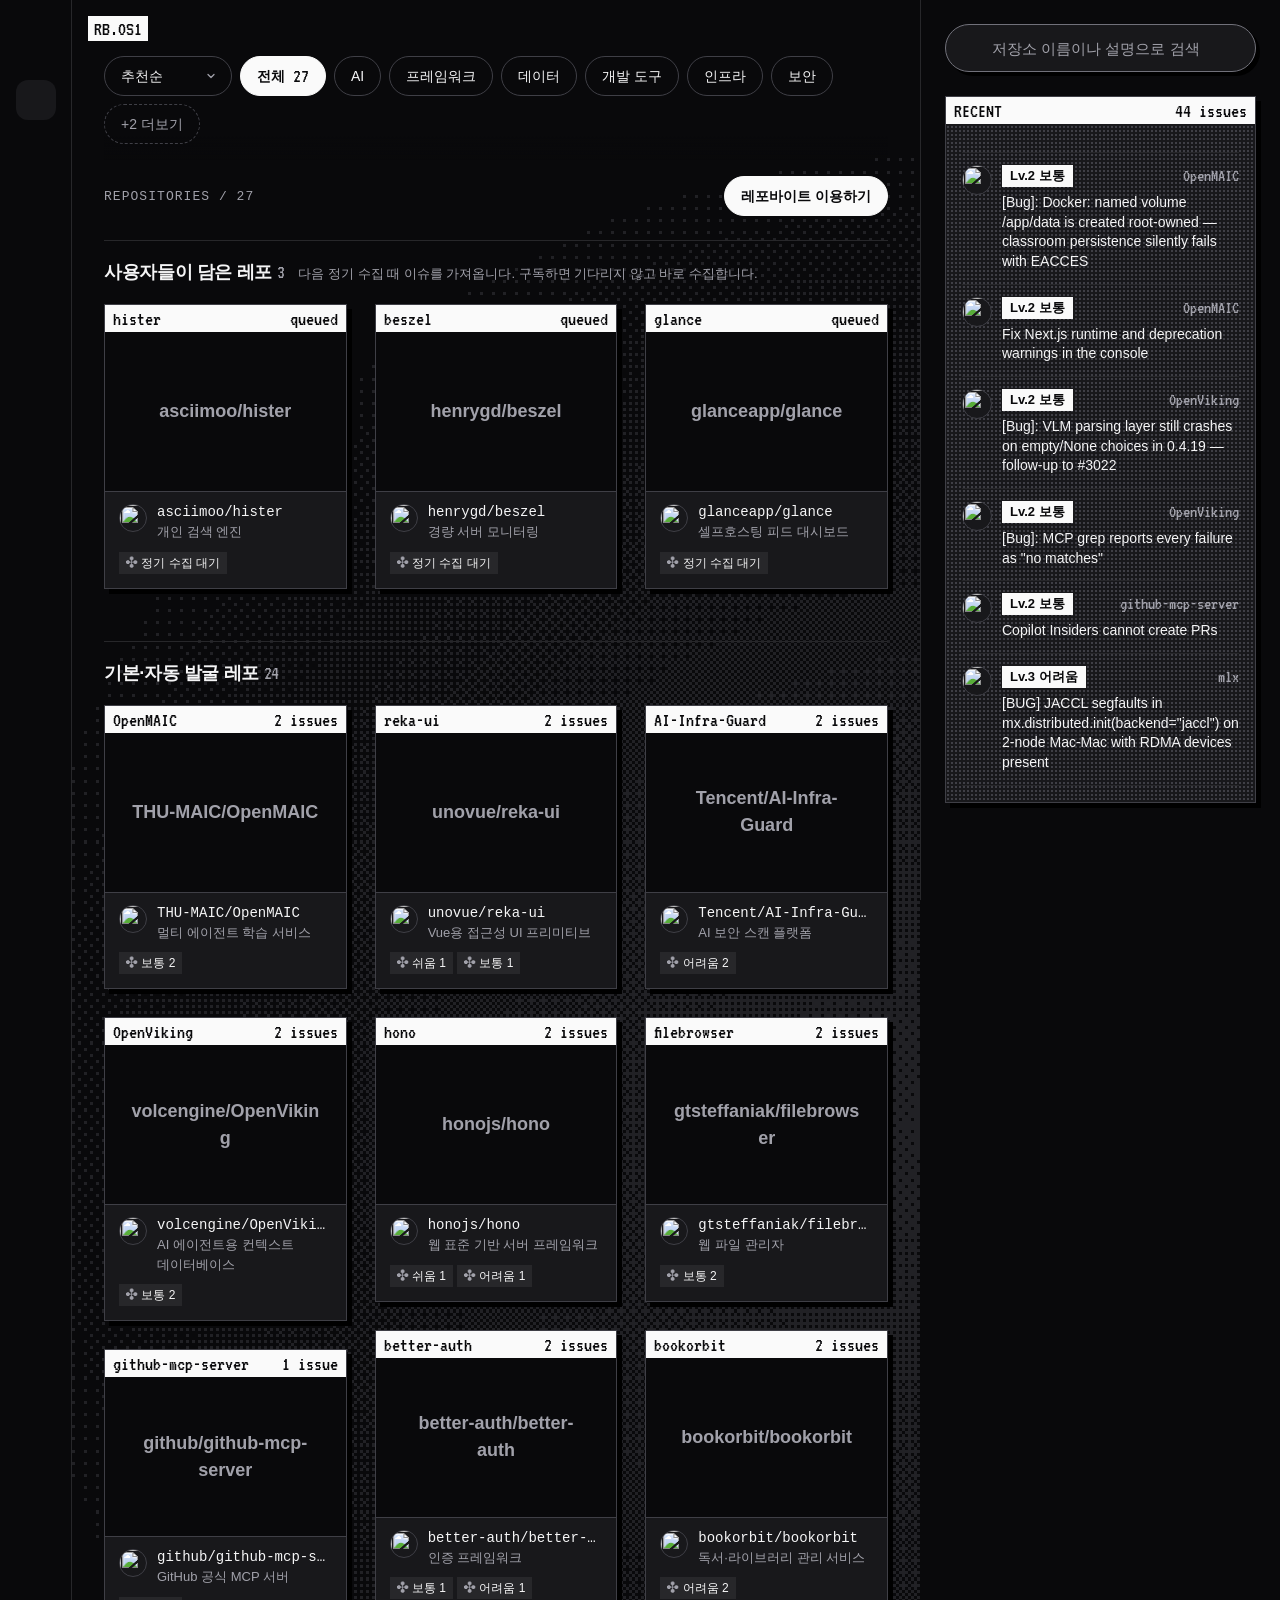
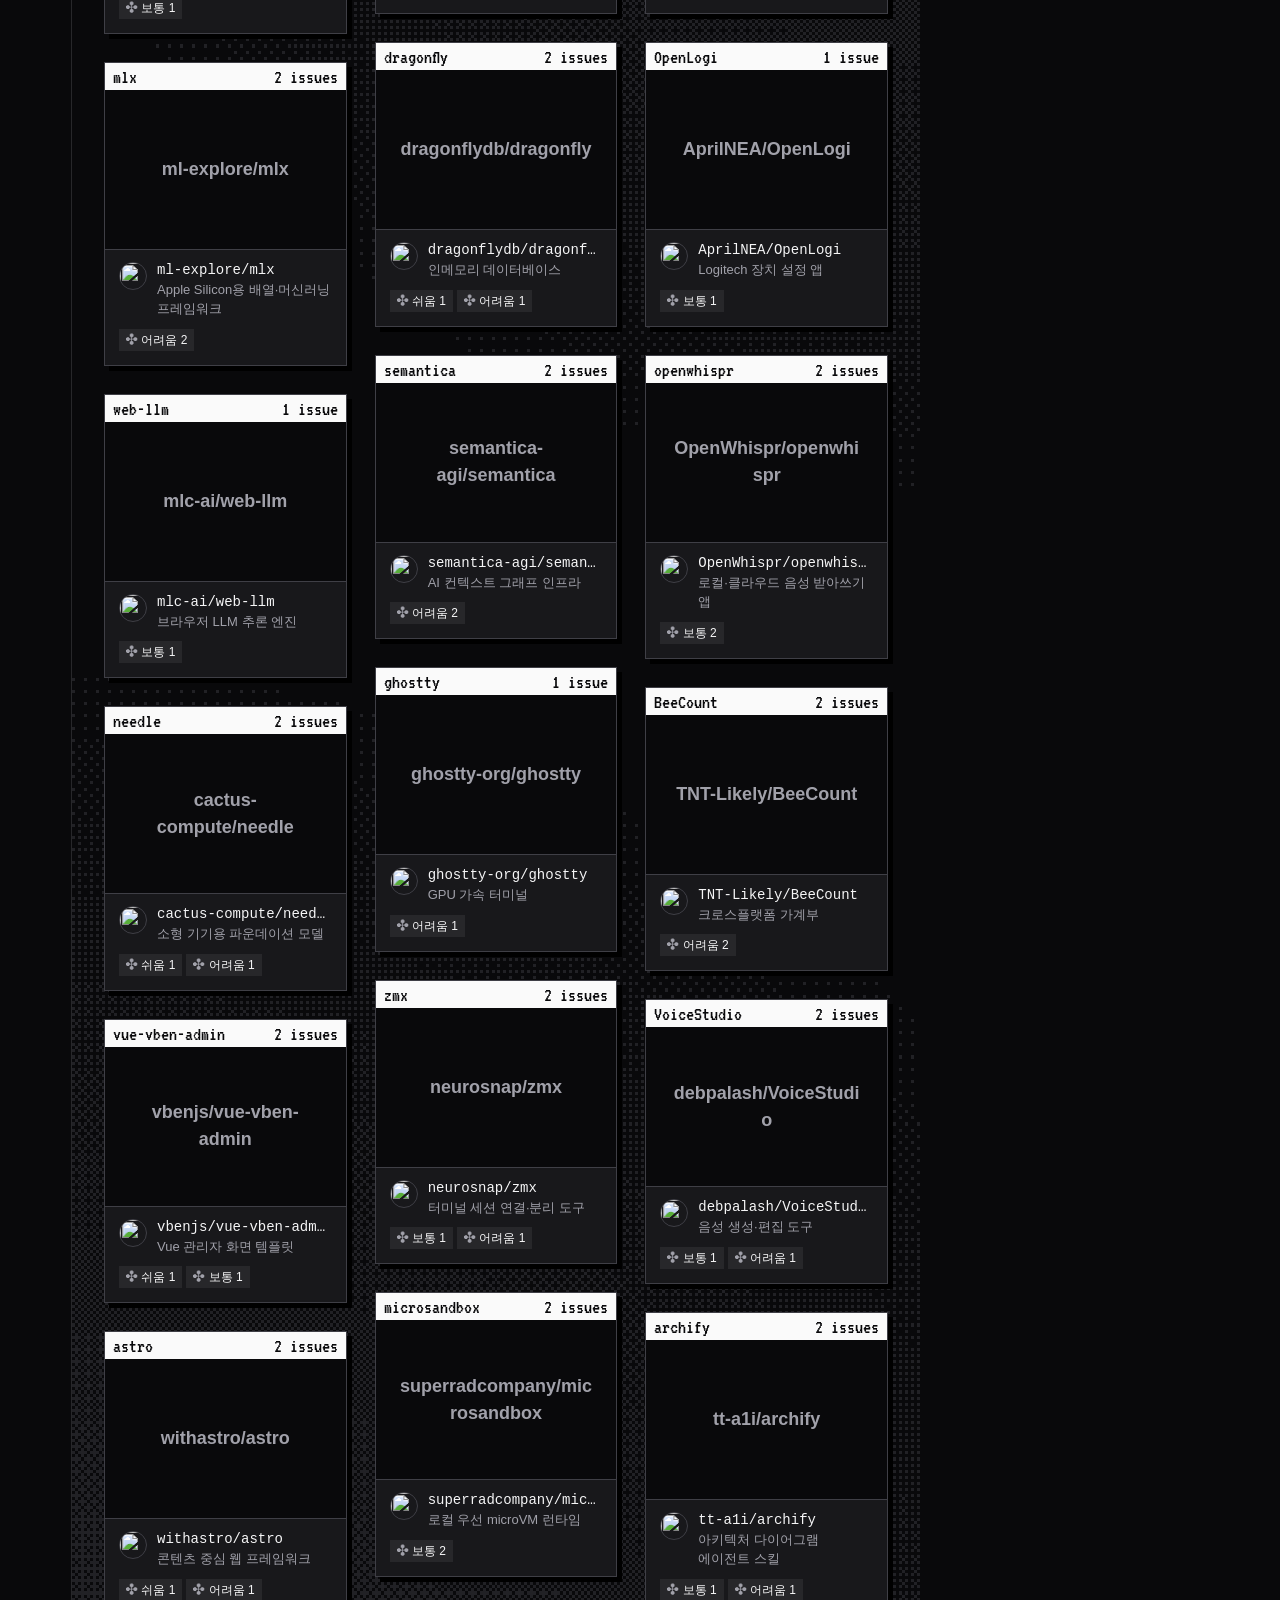
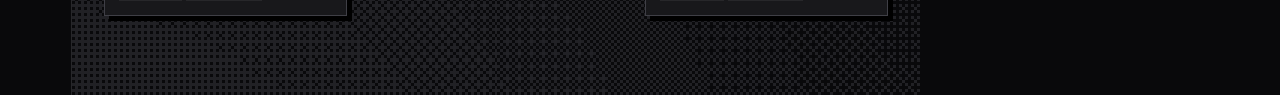
==== commit 74d0b7a2: "feat(design): 사용자들이 담은 레포 구역과 구독 즉시 수집 토스트 탐색 메인에서 사용자들이 담은 공용 레포를 기본·자동 발굴 레포와 따로 보여 준다. 수집 전 레포는 이" ====
--- a/design/subscription-redesign/index.html
+++ b/design/subscription-redesign/index.html
@@ -25,6 +25,7 @@
   </aside>
 </div>
 <dialog id="detail" class="detail"></dialog>
+<div id="toasts" class="toasts" popover="manual" role="status" aria-live="polite"></div>
 <div class="dialog" id="dialog" role="status" aria-live="polite" hidden>
   <section class="win">
     <div class="win-bar"><span>RepoBite 1.0</span></div>
--- a/design/subscription-redesign/style.css
+++ b/design/subscription-redesign/style.css
@@ -181,9 +181,18 @@
 .bar { flex-wrap: wrap; }
 .bar .chips { display: contents; }
 .chip.more { border-style: dashed; color: var(--muted); }
-.sort { height: 40px; width: 128px; flex: none; border: 1px solid var(--rule-strong); border-radius: 20px; background: var(--bg); color: var(--text); padding: 0 14px; font: inherit; font-size: 14px; }
+.sort { height: 40px; width: 128px; flex: none; border: 1px solid var(--rule-strong); border-radius: 20px; color: var(--text); padding: 0 38px 0 16px; font: inherit; font-size: 14px; cursor: pointer;
+  /* 브라우저 기본 화살표는 padding을 무시하고 끝에 붙으므로 끄고, 같은 쉐브론을 오른쪽 14px 안쪽에 그린다 */
+  appearance: none; -webkit-appearance: none;
+  background: var(--bg) url("data:image/svg+xml,%3Csvg xmlns='http://www.w3.org/2000/svg' width='12' height='12' viewBox='0 0 24 24' fill='none' stroke='%23a1a1aa' stroke-width='2.5' stroke-linecap='round' stroke-linejoin='round'%3E%3Cpath d='m6 9 6 6 6-6'/%3E%3C/svg%3E") no-repeat right 14px center; }
 .section-head { display: flex; justify-content: space-between; align-items: center; gap: 16px; margin: 16px 0 24px; }
 .masonry { columns: 3; column-gap: 28px; }
+.feed-section { margin-bottom: 24px; }
+.feed-title { display: flex; flex-wrap: wrap; align-items: baseline; gap: 4px 14px; margin-bottom: 18px; padding-top: 18px; border-top: 1px solid var(--rule); }
+.feed-title h2 { margin: 0; font-size: 18px; font-weight: 650; letter-spacing: -.02em; }
+.feed-title p { margin: 0; color: var(--muted); font-size: 13px; }
+.collect-bar { display: block; width: 100%; height: 6px; margin-top: 4px; border: 1px solid var(--rule-strong); }
+.collect-bar span { display: block; height: 100%; background: var(--active); transition: width .15s linear; }
 .card { break-inside: avoid; margin: 0 0 28px; display: block; }
 .card[aria-current="true"] { outline: 2px solid var(--active); outline-offset: 4px; }
 .card-hit { display: block; width: 100%; padding: 0; border: 0; background: none; text-align: left; }
@@ -231,6 +240,20 @@
 .overlay-cta { display: flex; gap: 8px; margin-top: 24px; flex-wrap: wrap; }
 .overlay-issues { margin-top: 48px; padding-top: 28px; border-top: 1px solid var(--rule); }
 
+/* 즉시 수집 토스트와 안내 */
+.toasts[popover] { inset: auto 24px 24px auto; margin: 0; padding: 0; border: 0; background: none; overflow: visible; display: grid; gap: 12px; width: 340px; color: var(--text); }
+.toasts:not(:popover-open) { display: none; }
+.toast .win-body { font-size: 14px; }
+.toast p { margin: 0; }
+.toast .progress { height: 24px; margin-top: 12px; }
+.toast .progress span { font-size: 18px; line-height: 22px; }
+.toast-done { display: flex; justify-content: space-between; align-items: center; gap: 12px; }
+.tags .collect-bar { flex-basis: 100%; }
+.collect-notice { max-width: 640px; }
+.collect-notice p { margin: 0; font-size: 14px; line-height: 1.6; }
+.collect-hint { display: block; color: var(--text) !important; font-size: 12px !important; margin-top: 2px; }
+.collect-hint::before { content: "✣ "; color: var(--muted); }
+
 /* 내 구독 */
 .page { padding: 56px 40px 40px; max-width: 1040px; }
 .page-head { position: relative; display: flex; justify-content: space-between; align-items: end; gap: 16px; padding-bottom: 28px; border-bottom: 1px solid var(--rule); }
@@ -272,6 +295,7 @@
   .rail { flex-direction: row; justify-content: flex-start; padding: 8px 16px; border-right: 0; border-bottom: 1px solid var(--rule); gap: 8px; }
   .rail .mark { margin: 0 8px 0 0; }
   .os-tag { display: none; }
+  .toasts[popover] { inset: auto 12px 12px 12px; width: auto; }
   .search-toggle { display: none; }
   .rail-search { display: grid; margin-left: auto; }
   .inline-search { padding-top: 12px; }
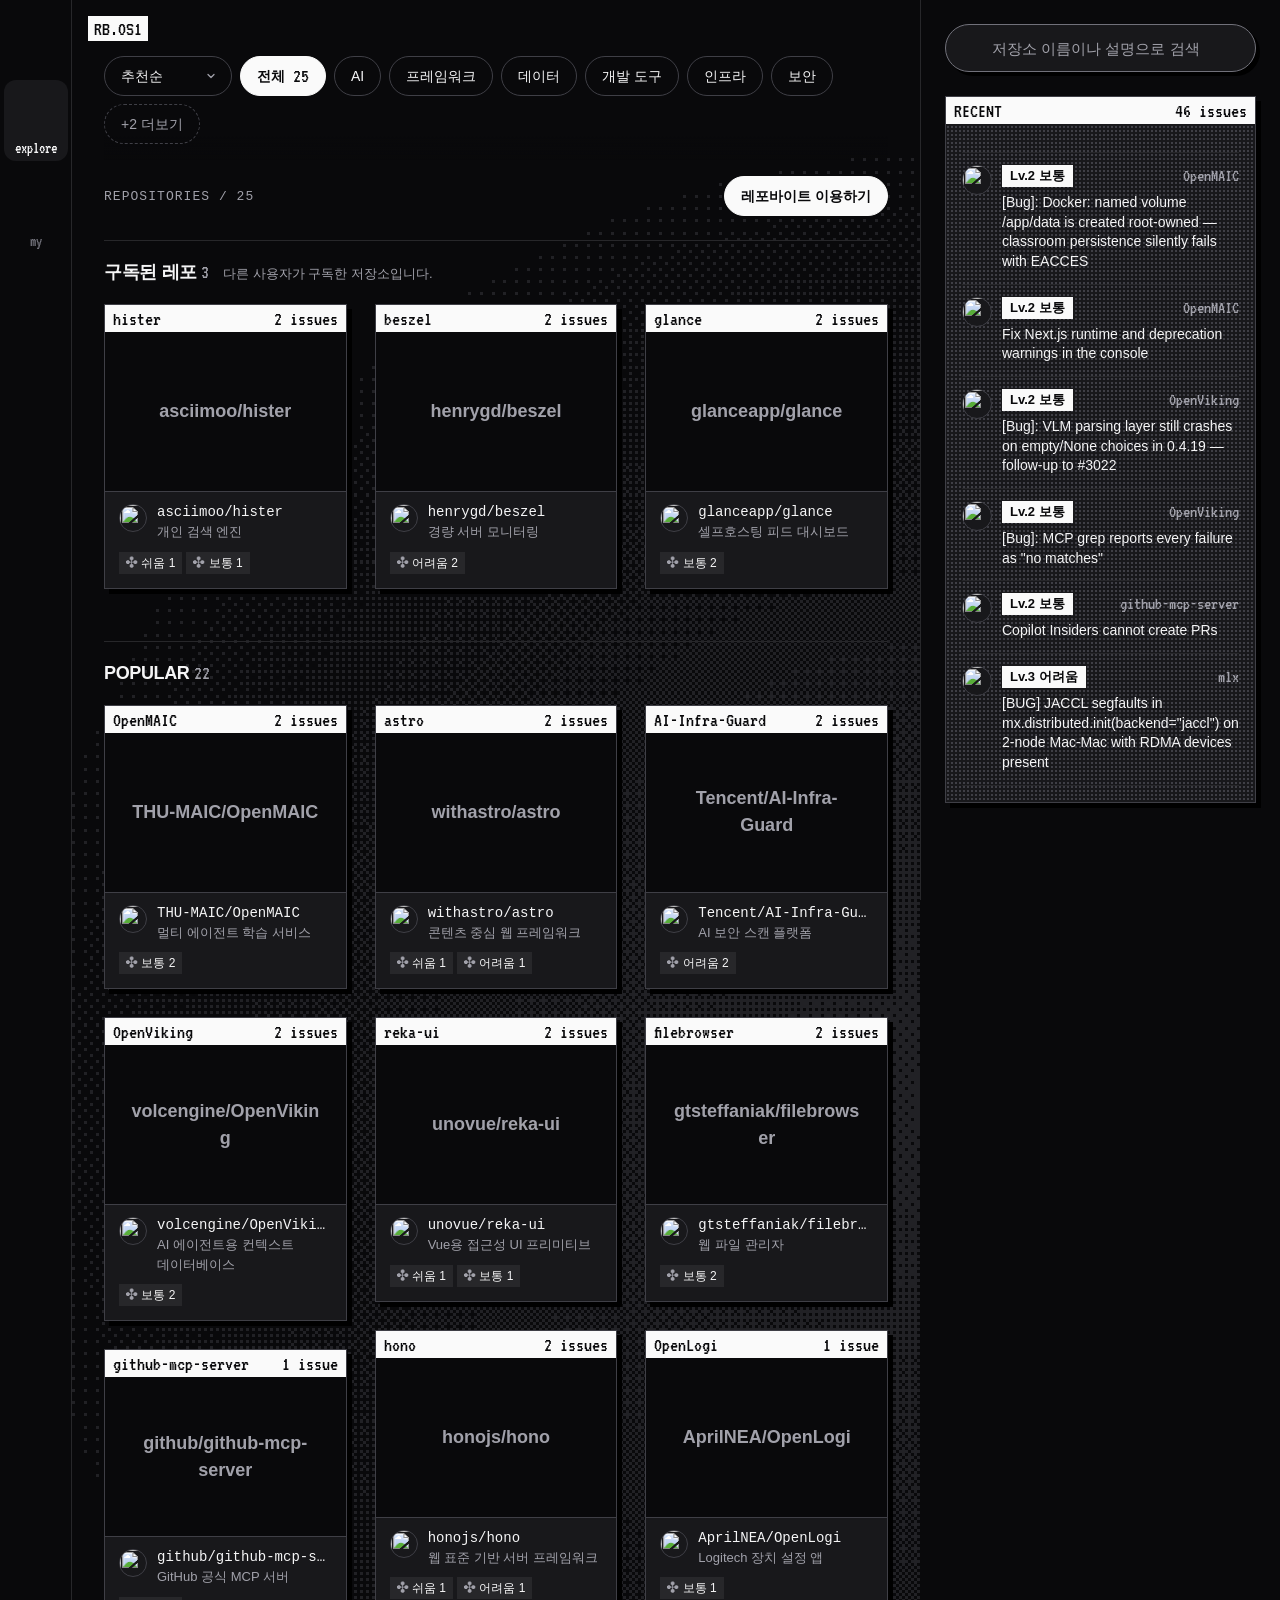
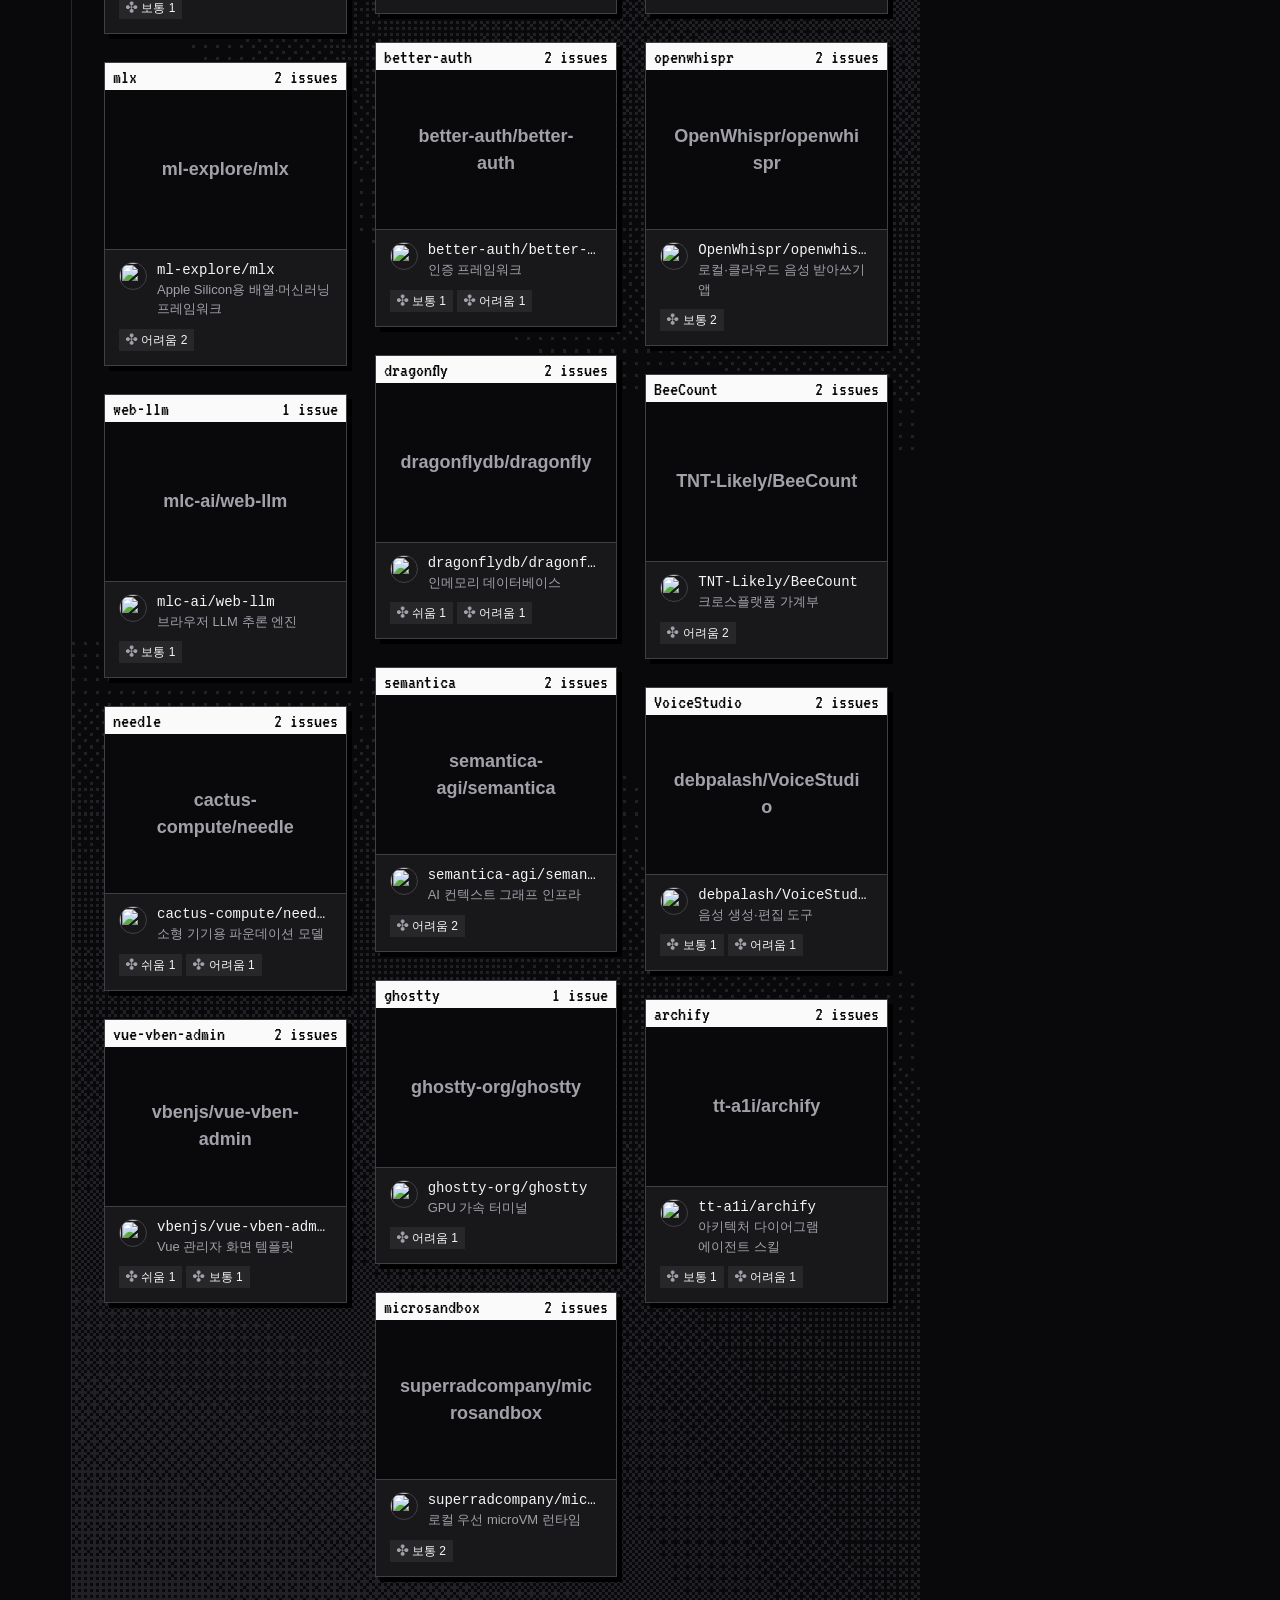
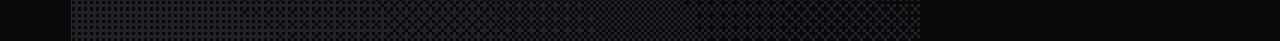
==== commit b9a1e8c8: "style(design): 레일 메뉴를 디더 아이콘과 이름 라벨로 바꾸고 구독 안내 문구 수정 탐색과 내 구독 메뉴를 로고처럼 디더로 그린 나침반·책갈피 아이콘으로 키우고 아래에 " ====
--- a/design/subscription-redesign/index.html
+++ b/design/subscription-redesign/index.html
@@ -11,8 +11,8 @@
 <div class="shell">
   <nav class="rail" aria-label="주요 메뉴">
     <a class="mark" href="#/explore" aria-label="RepoBite 메인으로"><canvas data-dither="burst" width="20" height="20" aria-hidden="true"></canvas></a>
-    <a href="#/explore" data-nav="explore" aria-label="탐색"><span data-lucide="compass"></span></a>
-    <a href="#/subs" data-nav="subs" aria-label="내 구독"><span data-lucide="bookmark"></span></a>
+    <a class="nav-item" href="#/explore" data-nav="explore" aria-label="탐색"><canvas data-dither="compass" width="26" height="26" aria-hidden="true"></canvas><span>explore</span></a>
+    <a class="nav-item" href="#/subs" data-nav="subs" aria-label="내 구독"><canvas data-dither="bookmark" width="26" height="26" aria-hidden="true"></canvas><span>my</span></a>
     <button class="rail-search" data-search-open aria-label="저장소 검색"><span data-lucide="search"></span></button>
   </nav>
   <main class="desk">
--- a/design/subscription-redesign/style.css
+++ b/design/subscription-redesign/style.css
@@ -32,6 +32,9 @@
 .rail a[aria-current] { background: var(--raised); color: var(--text); }
 .rail .mark { margin-bottom: 8px; }
 .mark canvas { width: 40px; height: 40px; image-rendering: pixelated; }
+.rail .nav-item { width: 64px; height: auto; display: flex; flex-direction: column; align-items: center; gap: 2px; padding: 6px 0 5px; border-radius: 12px; color: var(--dim); font: 16px/1 var(--pixel); }
+.rail .nav-item canvas { width: 52px; height: 52px; image-rendering: pixelated; }
+.rail .nav-item[aria-current] { background: var(--raised); color: var(--text); }
 .side { border-left: 1px solid var(--rule); padding: 24px; display: flex; flex-direction: column; gap: 24px; background: var(--bg); position: sticky; top: 0; height: 100vh; overflow: auto; z-index: 1; }
 
 /* TypeSafe 데스크톱: 점묘 바탕과 모서리 태그 */
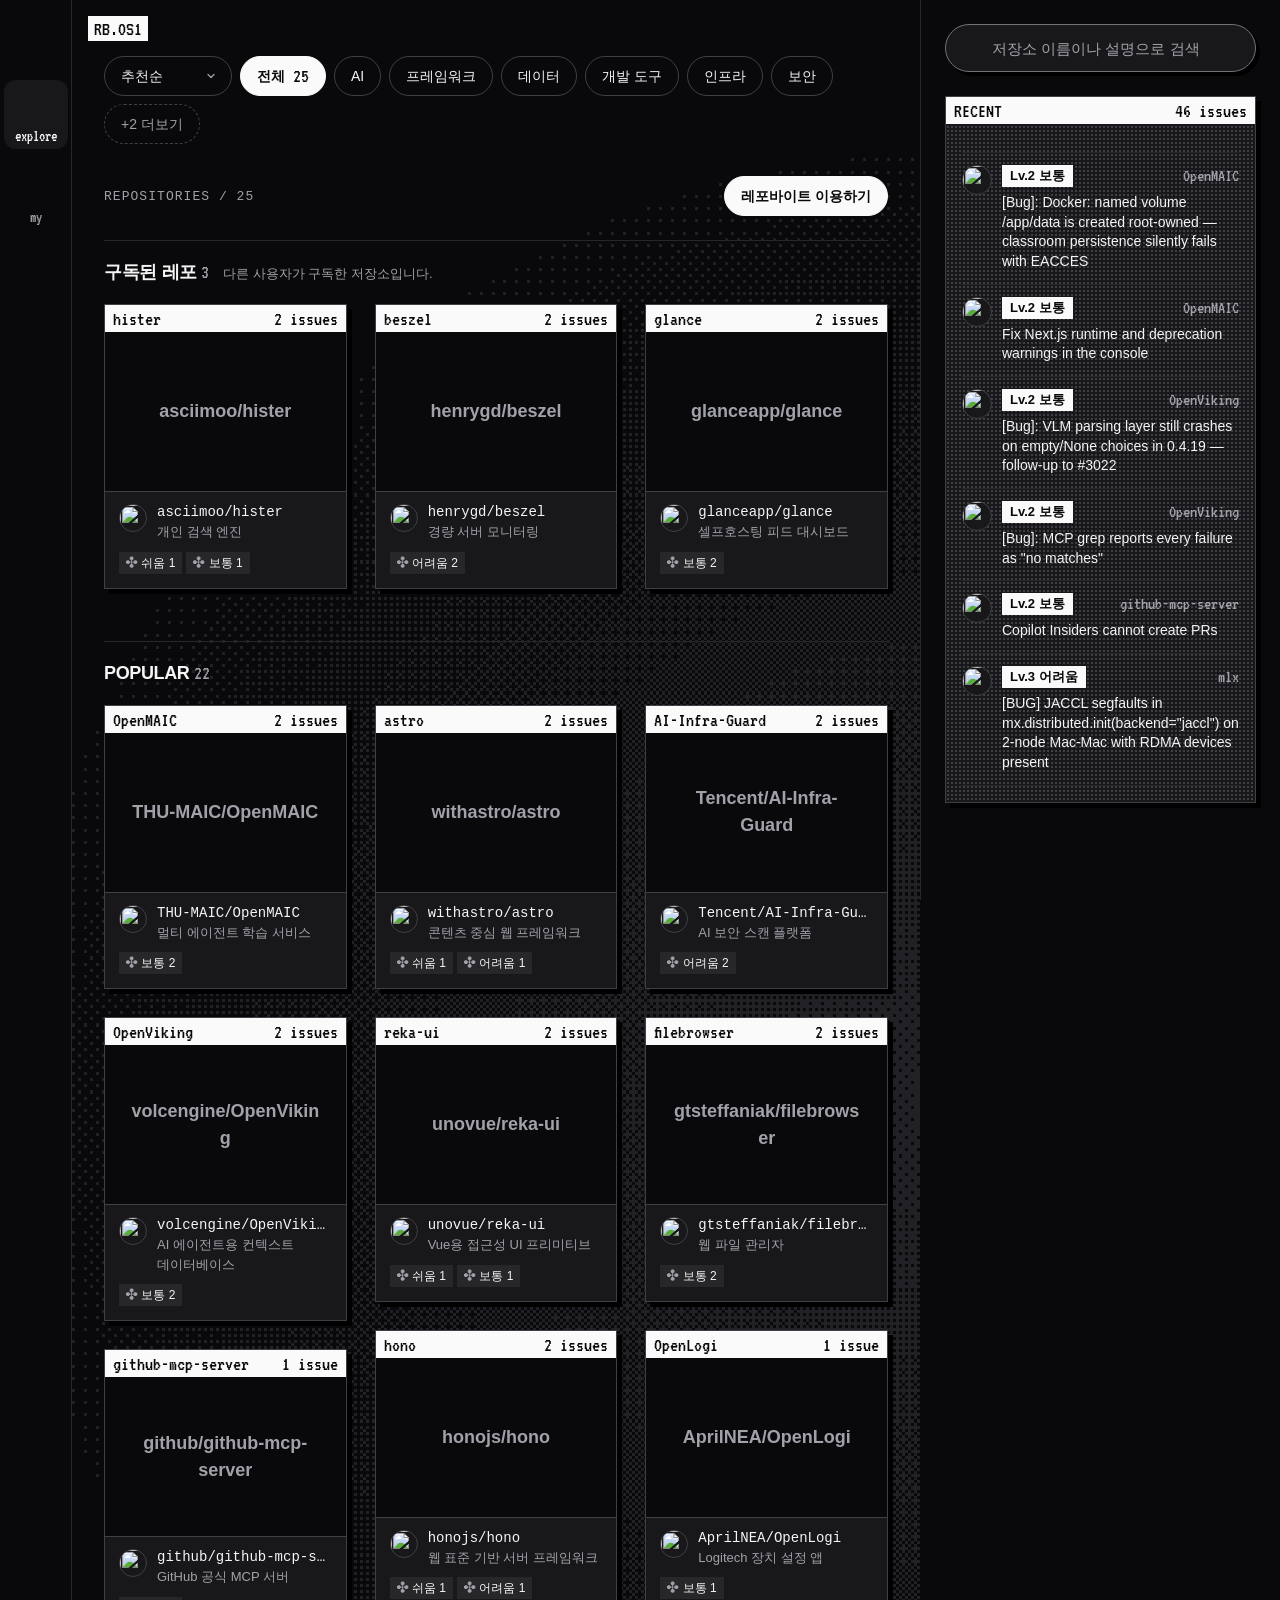
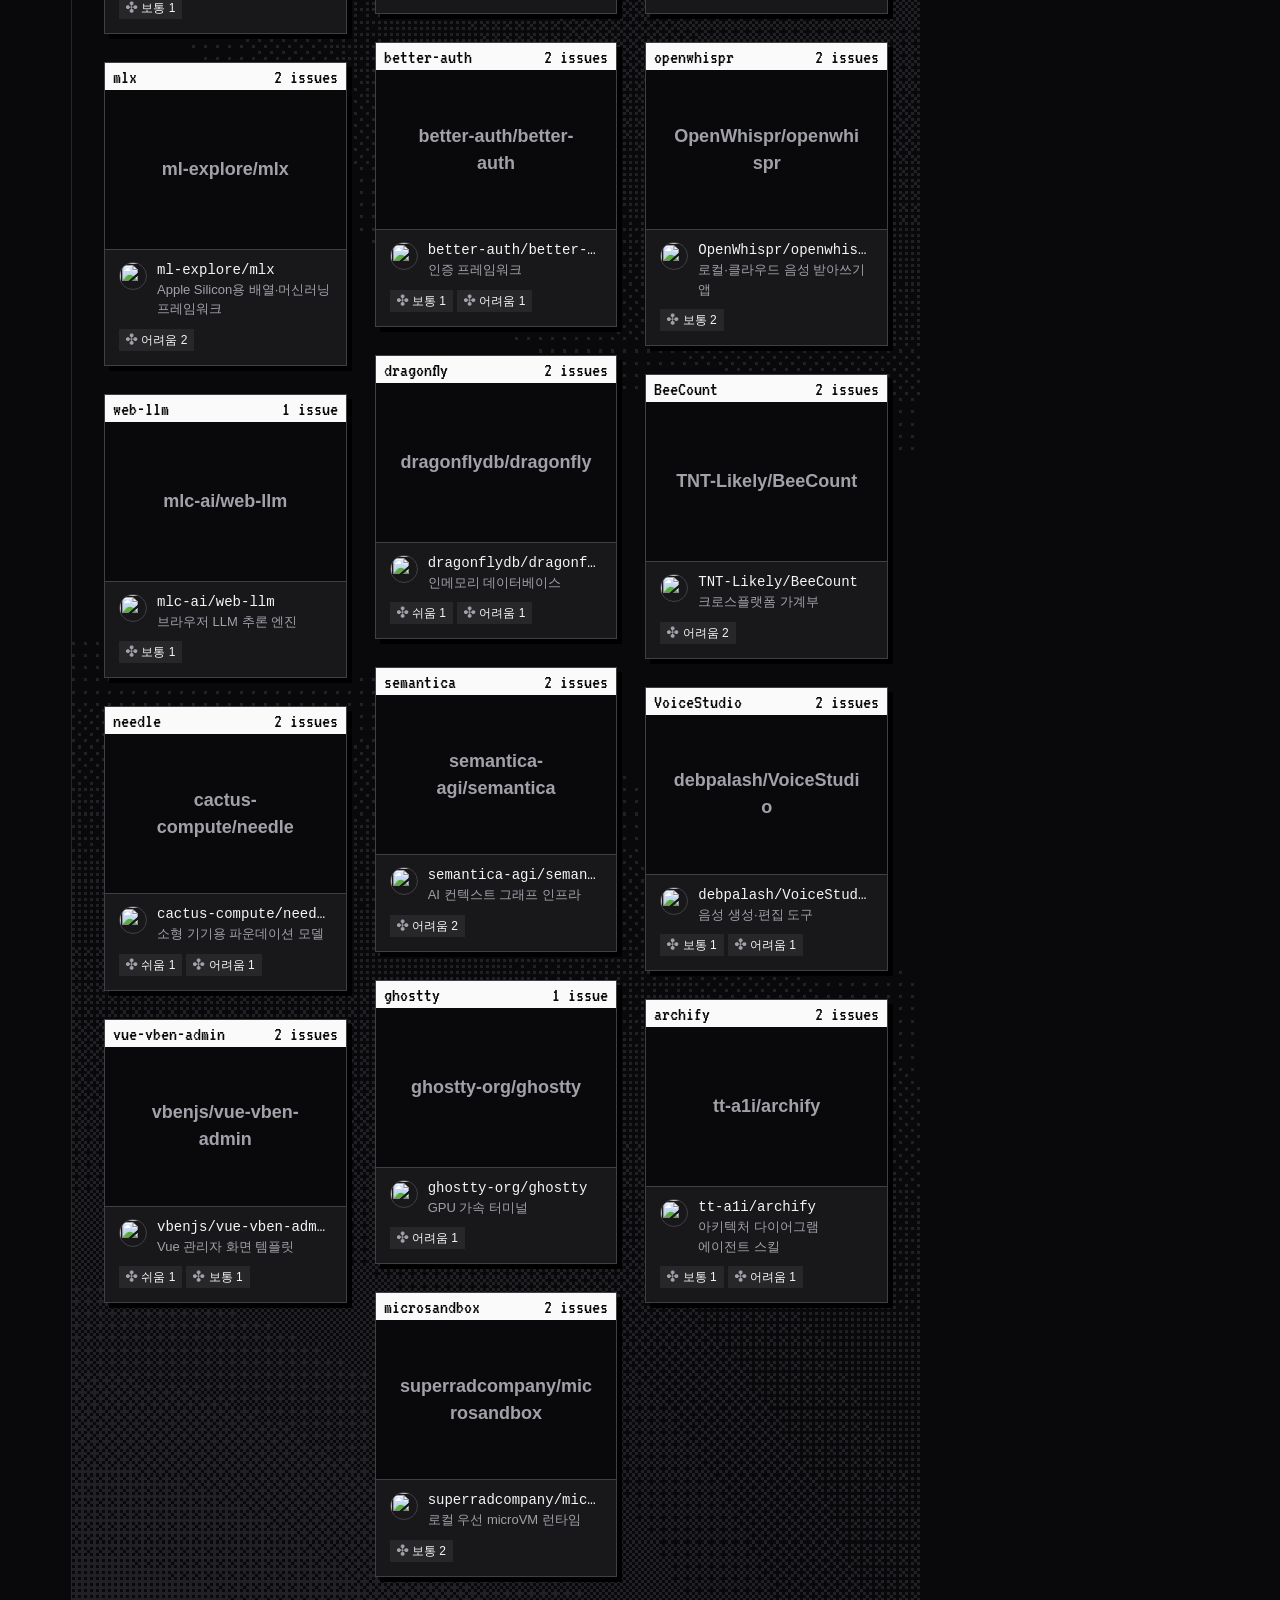
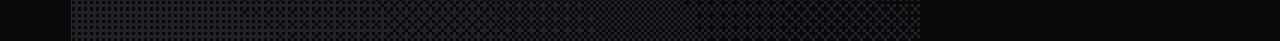
==== commit 0dfe6f88: "style(design): 서비스 로고는 크게, 레일 메뉴 아이콘은 작게 통일 서비스 로고는 승인한 굵은 꽃잎 실루엣 모양 그대로 20칸 패턴을 60px로 정수배 확대하고, 나침반" ====
--- a/design/subscription-redesign/index.html
+++ b/design/subscription-redesign/index.html
@@ -10,9 +10,9 @@
 <body>
 <div class="shell">
   <nav class="rail" aria-label="주요 메뉴">
-    <a class="mark" href="#/explore" aria-label="RepoBite 메인으로"><canvas data-dither="burst" width="20" height="20" aria-hidden="true"></canvas></a>
-    <a class="nav-item" href="#/explore" data-nav="explore" aria-label="탐색"><canvas data-dither="compass" width="26" height="26" aria-hidden="true"></canvas><span>explore</span></a>
-    <a class="nav-item" href="#/subs" data-nav="subs" aria-label="내 구독"><canvas data-dither="bookmark" width="26" height="26" aria-hidden="true"></canvas><span>my</span></a>
+    <a class="mark" href="#/explore" aria-label="RepoBite 메인으로"><canvas data-dither="logo" width="20" height="20" aria-hidden="true"></canvas></a>
+    <a class="nav-item" href="#/explore" data-nav="explore" aria-label="탐색"><canvas data-dither="compass" width="20" height="20" aria-hidden="true"></canvas><span>explore</span></a>
+    <a class="nav-item" href="#/subs" data-nav="subs" aria-label="내 구독"><canvas data-dither="bookmark" width="20" height="20" aria-hidden="true"></canvas><span>my</span></a>
     <button class="rail-search" data-search-open aria-label="저장소 검색"><span data-lucide="search"></span></button>
   </nav>
   <main class="desk">
@@ -25,6 +25,7 @@
   </aside>
 </div>
 <dialog id="detail" class="detail"></dialog>
+<dialog id="onboard" class="onboard" aria-label="구독 설정"></dialog>
 <div id="toasts" class="toasts" popover="manual" role="status" aria-live="polite"></div>
 <div class="dialog" id="dialog" role="status" aria-live="polite" hidden>
   <section class="win">
--- a/design/subscription-redesign/style.css
+++ b/design/subscription-redesign/style.css
@@ -31,9 +31,10 @@
 .rail a { width: 40px; height: 40px; display: grid; place-items: center; border-radius: 12px; text-decoration: none; color: var(--muted); }
 .rail a[aria-current] { background: var(--raised); color: var(--text); }
 .rail .mark { margin-bottom: 8px; }
-.mark canvas { width: 40px; height: 40px; image-rendering: pixelated; }
-.rail .nav-item { width: 64px; height: auto; display: flex; flex-direction: column; align-items: center; gap: 2px; padding: 6px 0 5px; border-radius: 12px; color: var(--dim); font: 16px/1 var(--pixel); }
-.rail .nav-item canvas { width: 52px; height: 52px; image-rendering: pixelated; }
+/* 서비스 로고는 크게(20칸·60px, 한 칸 3px), 메뉴 아이콘은 작게(20칸·40px, 한 칸 2px). 정수배로만 키워 흐리지 않게 한다 */
+.mark canvas { width: 60px; height: 60px; image-rendering: pixelated; }
+.rail .nav-item canvas { width: 40px; height: 40px; image-rendering: pixelated; }
+.rail .nav-item { width: 64px; height: auto; display: flex; flex-direction: column; align-items: center; gap: 2px; padding: 6px 0 5px; border-radius: 12px; color: var(--muted); font: 16px/1 var(--pixel); }
 .rail .nav-item[aria-current] { background: var(--raised); color: var(--text); }
 .side { border-left: 1px solid var(--rule); padding: 24px; display: flex; flex-direction: column; gap: 24px; background: var(--bg); position: sticky; top: 0; height: 100vh; overflow: auto; z-index: 1; }
 
@@ -243,6 +244,13 @@
 .overlay-cta { display: flex; gap: 8px; margin-top: 24px; flex-wrap: wrap; }
 .overlay-issues { margin-top: 48px; padding-top: 28px; border-top: 1px solid var(--rule); }
 
+/* 상세에서 여는 온보딩 다이얼로그: 전체 화면 온보딩과 같은 단계 화면을 창 안에 담는다 */
+.onboard { width: min(680px, calc(100vw - 32px)); max-width: none; max-height: calc(100vh - 48px); margin: auto; padding: 0; border: 1px solid var(--rule-strong); background: var(--bg); color: var(--text); box-shadow: 8px 8px 0 #000; overflow: auto; }
+.onboard::backdrop { background: rgb(9 9 11 / .78); }
+.onboard .flow { min-height: 0; padding: 20px 28px 28px; }
+.onboard .panel { padding-top: 8px; }
+.onboard .panel h1 { font-size: 32px; }
+
 /* 즉시 수집 토스트와 안내 */
 .toasts[popover] { inset: auto 24px 24px auto; margin: 0; padding: 0; border: 0; background: none; overflow: visible; display: grid; gap: 12px; width: 340px; color: var(--text); }
 .toasts:not(:popover-open) { display: none; }
@@ -299,6 +307,9 @@
   .rail .mark { margin: 0 8px 0 0; }
   .os-tag { display: none; }
   .toasts[popover] { inset: auto 12px 12px 12px; width: auto; }
+  .onboard { width: 100vw; height: 100vh; max-height: 100vh; margin: 0; border: 0; box-shadow: none; }
+  .onboard .flow { padding: 16px 16px 24px; }
+  .onboard .panel h1 { font-size: 26px; }
   .search-toggle { display: none; }
   .rail-search { display: grid; margin-left: auto; }
   .inline-search { padding-top: 12px; }
